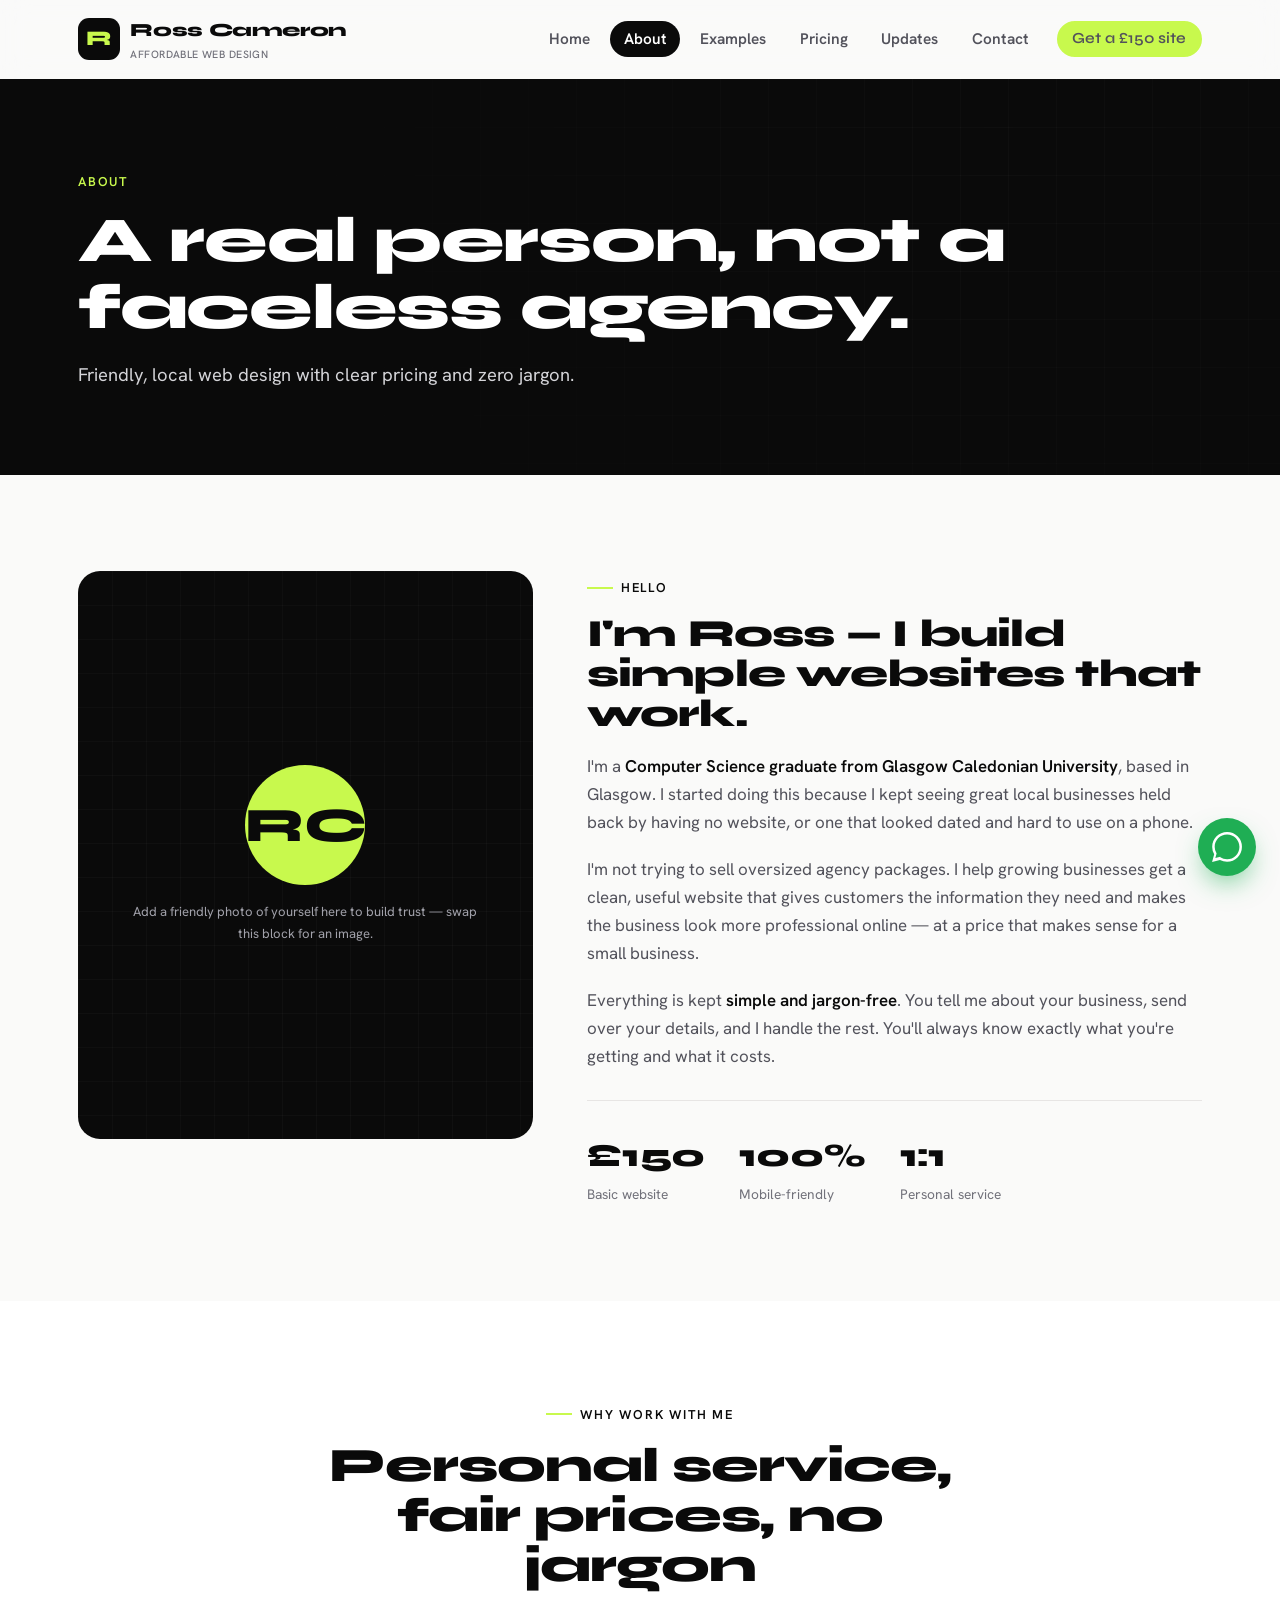
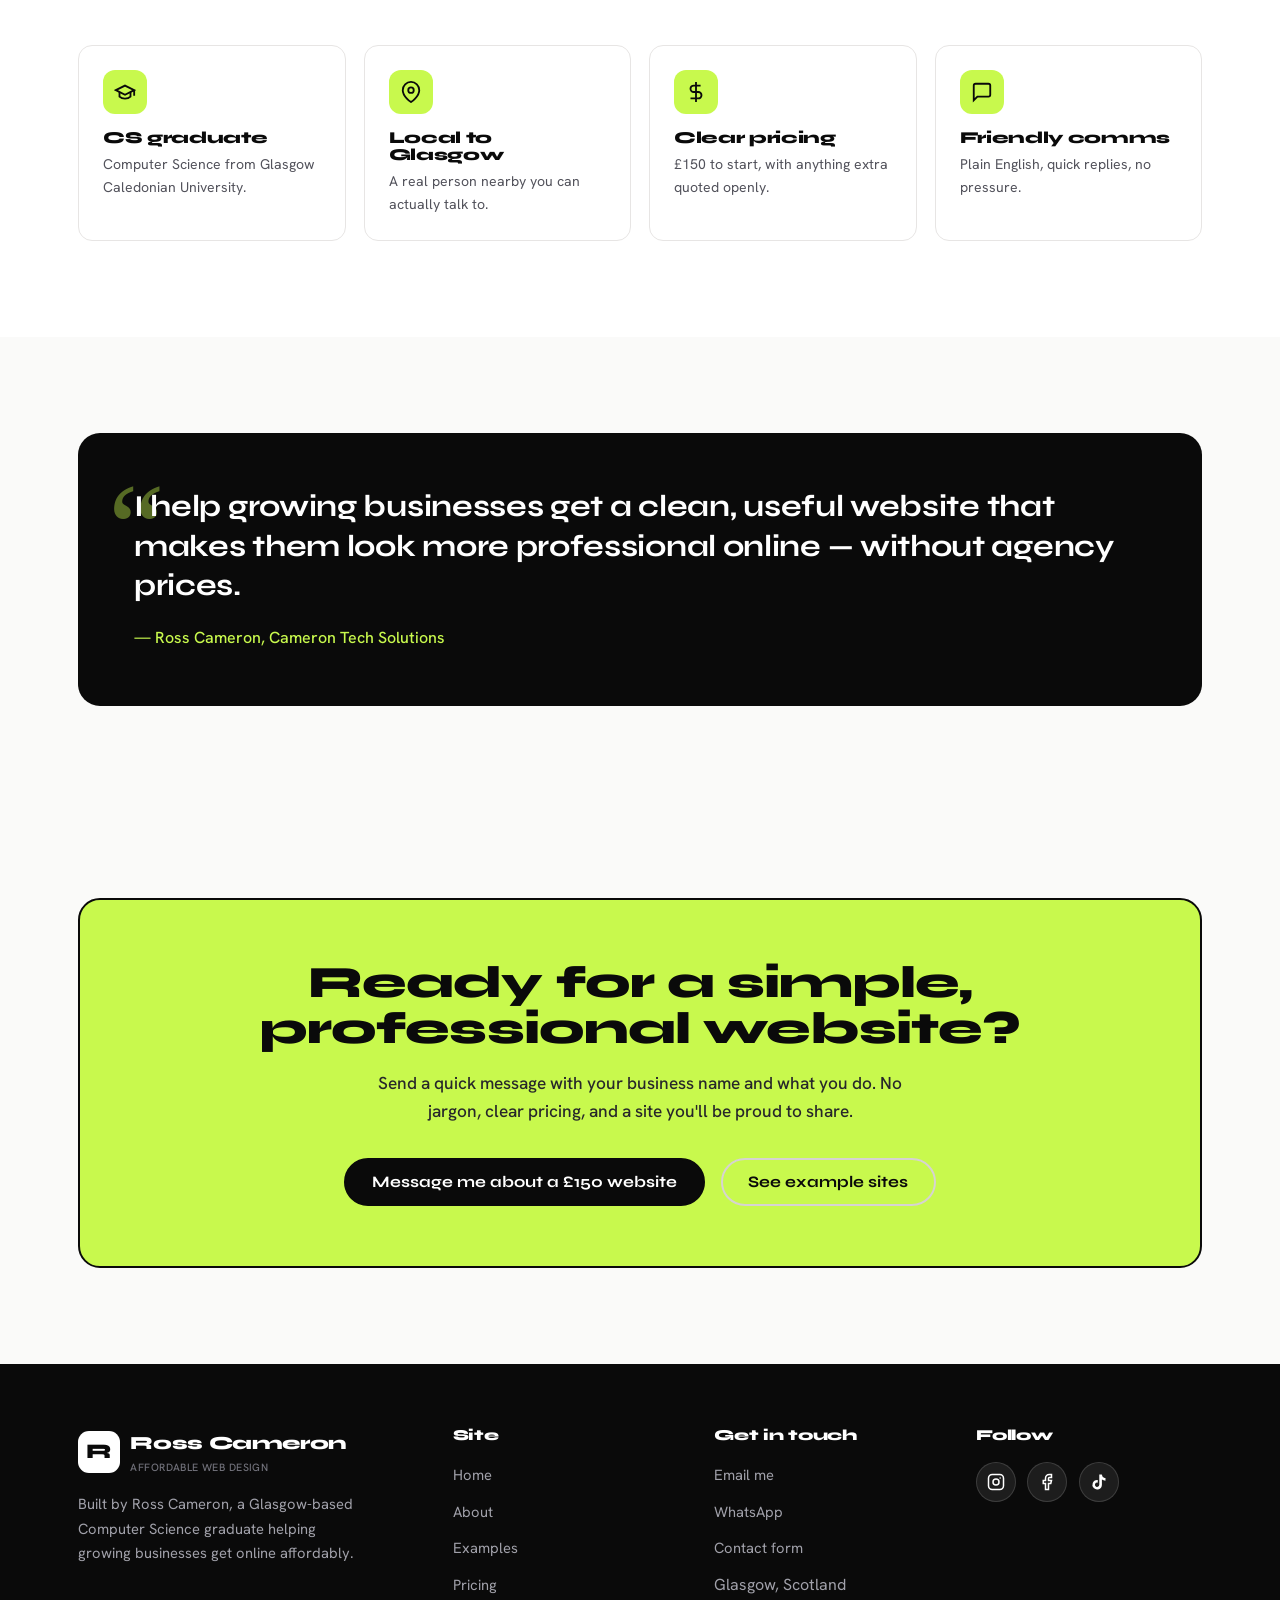
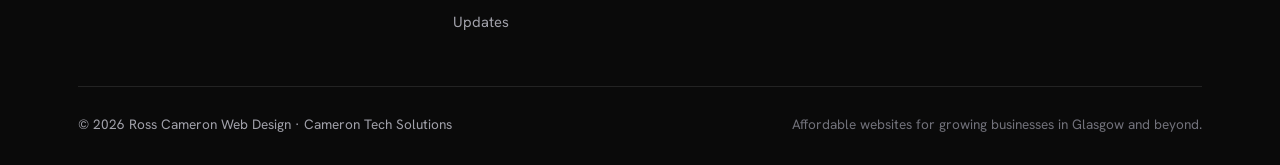
==== about.html @ 968a0ee5 "Add files via upload" ====
<!DOCTYPE html>
<html lang="en-GB">
<head>
<meta charset="UTF-8">
<meta name="viewport" content="width=device-width, initial-scale=1.0">
<title>About Ross Cameron | Affordable Web Design Glasgow</title>
<meta name="description" content="Ross Cameron is a Glasgow-based Computer Science graduate building affordable, no-jargon websites for growing local businesses.">
<meta name="author" content="Ross Cameron">
<meta property="og:type" content="website">
<meta property="og:title" content="About Ross Cameron | Affordable Web Design Glasgow">
<meta property="og:description" content="Ross Cameron is a Glasgow-based Computer Science graduate building affordable, no-jargon websites for growing local businesses.">
<meta property="og:locale" content="en_GB">
<meta property="og:image" content="https://rosscameronwebdesign.co.uk/og-image.png">
<meta name="twitter:card" content="summary_large_image">
<link rel="icon" href="data:image/svg+xml,%3Csvg xmlns='http://www.w3.org/2000/svg' viewBox='0 0 100 100'%3E%3Crect width='100' height='100' rx='22' fill='%230A0A0A'/%3E%3Ctext x='50' y='70' font-family='sans-serif' font-size='56' font-weight='800' fill='%23C8F94D' text-anchor='middle'%3ER%3C/text%3E%3C/svg%3E">
<link rel="preconnect" href="https://fonts.googleapis.com">
<link rel="preconnect" href="https://fonts.gstatic.com" crossorigin>
<link href="https://fonts.googleapis.com/css2?family=Syne:wght@600;700;800&family=Hanken+Grotesk:wght@400;500;600;700&display=swap" rel="stylesheet">
<link rel="stylesheet" href="styles.css">
</head>
<body>
<header class="nav" id="nav">
  <div class="nav-inner">
    <a href="index.html" class="brand" aria-label="Ross Cameron Web Design home">
      <span class="logo">R</span>
      <span>Ross Cameron<small>Affordable Web Design</small></span>
    </a>
    <ul class="nav-links" id="navLinks">
      <li><a href="index.html">Home</a></li><li><a href="about.html" class="active">About</a></li><li><a href="examples.html">Examples</a></li><li><a href="pricing.html">Pricing</a></li><li><a href="updates.html">Updates</a></li><li><a href="contact.html">Contact</a></li>
      <li class="nav-cta"><a href="contact.html" class="btn btn-accent">Get a £150 site</a></li>
    </ul>
    <button class="hamburger" id="hamburger" aria-label="Toggle menu" aria-expanded="false"><span></span><span></span><span></span></button>
  </div>
</header>
<section class="page-hero"><div class="wrap"><div class="crumb">About</div><h1>A real person, not a faceless agency.</h1><p>Friendly, local web design with clear pricing and zero jargon.</p></div></section>

<section class="section">
  <div class="wrap">
    <div class="about-grid">
      <div class="about-photo reveal">
        <div class="avatar">RC</div>
        <p class="ph-note">Add a friendly photo of yourself here to build trust — swap this block for an image.</p>
      </div>
      <div class="about-body reveal">
        <span class="eyebrow">Hello</span>
        <h2>I'm Ross — I build simple websites that work.</h2>
        <p>I'm a <b>Computer Science graduate from Glasgow Caledonian University</b>, based in Glasgow. I started doing this because I kept seeing great local businesses held back by having no website, or one that looked dated and hard to use on a phone.</p>
        <p>I'm not trying to sell oversized agency packages. I help growing businesses get a clean, useful website that gives customers the information they need and makes the business look more professional online — at a price that makes sense for a small business.</p>
        <p>Everything is kept <b>simple and jargon-free</b>. You tell me about your business, send over your details, and I handle the rest. You'll always know exactly what you're getting and what it costs.</p>
        <div class="about-stats">
          <div class="st"><div class="n">£150</div><div class="lbl">Basic website</div></div>
          <div class="st"><div class="n">100%</div><div class="lbl">Mobile-friendly</div></div>
          <div class="st"><div class="n">1:1</div><div class="lbl">Personal service</div></div>
        </div>
      </div>
    </div>
  </div>
</section>

<section class="section" style="background:#fff">
  <div class="wrap">
    <div class="section-head center reveal"><span class="eyebrow">Why work with me</span><h2 class="sec-title">Personal service, fair prices, no jargon</h2></div>
    <div class="why-grid">
      <div class="why-item reveal"><div class="ic"><svg width="22" height="22" viewBox="0 0 24 24" fill="none" stroke="currentColor" stroke-width="2"><path d="M22 10v6M2 10l10-5 10 5-10 5z"/><path d="M6 12v5c3 3 9 3 12 0v-5"/></svg></div><h4>CS graduate</h4><p>Computer Science from Glasgow Caledonian University.</p></div>
      <div class="why-item reveal"><div class="ic"><svg width="22" height="22" viewBox="0 0 24 24" fill="none" stroke="currentColor" stroke-width="2"><path d="M21 10c0 7-9 13-9 13s-9-6-9-13a9 9 0 0 1 18 0z"/><circle cx="12" cy="10" r="3"/></svg></div><h4>Local to Glasgow</h4><p>A real person nearby you can actually talk to.</p></div>
      <div class="why-item reveal"><div class="ic"><svg width="22" height="22" viewBox="0 0 24 24" fill="none" stroke="currentColor" stroke-width="2"><line x1="12" y1="1" x2="12" y2="23"/><path d="M17 5H9.5a3.5 3.5 0 0 0 0 7h5a3.5 3.5 0 0 1 0 7H6"/></svg></div><h4>Clear pricing</h4><p>£150 to start, with anything extra quoted openly.</p></div>
      <div class="why-item reveal"><div class="ic"><svg width="22" height="22" viewBox="0 0 24 24" fill="none" stroke="currentColor" stroke-width="2"><path d="M21 15a2 2 0 0 1-2 2H7l-4 4V5a2 2 0 0 1 2-2h14a2 2 0 0 1 2 2z"/></svg></div><h4>Friendly comms</h4><p>Plain English, quick replies, no pressure.</p></div>
    </div>
  </div>
</section>

<section class="section">
  <div class="wrap">
    <div class="quote-band reveal">
      <p>I help growing businesses get a clean, useful website that makes them look more professional online — without agency prices.</p>
      <span class="sig">— Ross Cameron, Cameron Tech Solutions</span>
    </div>
  </div>
</section>

<section class="section">
  <div class="wrap">
    <div class="cta-band reveal">
      <h2>Ready for a simple, professional website?</h2>
      <p>Send a quick message with your business name and what you do. No jargon, clear pricing, and a site you'll be proud to share.</p>
      <div class="btns">
        <a href="contact.html" class="btn btn-dark">Message me about a £150 website</a>
        <a href="examples.html" class="btn btn-line">See example sites</a>
      </div>
    </div>
  </div>
</section>
<footer>
  <div class="wrap">
    <div class="foot-grid">
      <div class="foot-brand">
        <div class="brand"><span class="logo">R</span><span>Ross Cameron<small>Affordable Web Design</small></span></div>
        <p>Built by Ross Cameron, a Glasgow-based Computer Science graduate helping growing businesses get online affordably.</p>
      </div>
      <div class="foot-col">
        <h4>Site</h4>
        <ul>
          <li><a href="index.html">Home</a></li>
          <li><a href="about.html">About</a></li>
          <li><a href="examples.html">Examples</a></li>
          <li><a href="pricing.html">Pricing</a></li>
          <li><a href="updates.html">Updates</a></li>
        </ul>
      </div>
      <div class="foot-col">
        <h4>Get in touch</h4>
        <ul>
          <li><a href="mailto:hello@rosscameronwebdesign.co.uk">Email me</a></li>
          <li><a href="https://wa.me/447000000000" target="_blank" rel="noopener">WhatsApp</a></li>
          <li><a href="contact.html">Contact form</a></li>
          <li>Glasgow, Scotland</li>
        </ul>
      </div>
      <div class="foot-col">
        <h4>Follow</h4>
        <div class="socials">
          <a href="#" aria-label="Instagram"><svg width="18" height="18" viewBox="0 0 24 24" fill="none" stroke="currentColor" stroke-width="2"><rect x="2" y="2" width="20" height="20" rx="5"/><circle cx="12" cy="12" r="4"/><circle cx="17.5" cy="6.5" r="1" fill="currentColor" stroke="none"/></svg></a>
          <a href="#" aria-label="Facebook"><svg width="18" height="18" viewBox="0 0 24 24" fill="none" stroke="currentColor" stroke-width="2"><path d="M18 2h-3a5 5 0 0 0-5 5v3H7v4h3v8h4v-8h3l1-4h-4V7a1 1 0 0 1 1-1h3z"/></svg></a>
          <a href="#" aria-label="TikTok"><svg width="18" height="18" viewBox="0 0 24 24" fill="currentColor"><path d="M19.59 6.69a4.83 4.83 0 0 1-3.77-4.25V2h-3.45v13.67a2.89 2.89 0 0 1-5.2 1.74 2.89 2.89 0 0 1 2.31-4.64 2.93 2.93 0 0 1 .88.13V9.4a6.84 6.84 0 0 0-1-.05A6.33 6.33 0 0 0 5 20.1a6.34 6.34 0 0 0 10.86-4.43V8.69a8.16 8.16 0 0 0 4.77 1.52v-3.4a4.85 4.85 0 0 1-1.04-.12z"/></svg></a>
        </div>
      </div>
    </div>
    <div class="foot-bottom">
      <span>© 2026 Ross Cameron Web Design · Cameron Tech Solutions</span>
      <span class="made">Affordable websites for growing businesses in Glasgow and beyond.</span>
    </div>
  </div>
</footer>
<a href="https://wa.me/447000000000?text=Hi%20Ross%2C%20I'm%20interested%20in%20a%20%C2%A3150%20website." target="_blank" rel="noopener" class="wa-float" aria-label="Message on WhatsApp">
  <svg width="30" height="30" viewBox="0 0 24 24" fill="#fff"><path d="M.057 24l1.687-6.163a11.867 11.867 0 0 1-1.587-5.946C.16 5.335 5.495 0 12.05 0a11.82 11.82 0 0 1 8.413 3.488 11.82 11.82 0 0 1 3.48 8.414c-.003 6.557-5.338 11.892-11.893 11.892a11.9 11.9 0 0 1-5.688-1.448L.057 24zm6.597-3.807c1.676.995 3.276 1.591 5.392 1.592 5.448 0 9.886-4.434 9.889-9.885.002-5.462-4.415-9.89-9.881-9.892-5.452 0-9.887 4.434-9.889 9.884a9.86 9.86 0 0 0 1.515 5.26l-.999 3.648 3.973-1.039z"/></svg>
</a>

<script src="script.js"></script>
</body>
</html>
---- styles.css ----
/* ============================================================
   Ross Cameron — Affordable Web Design
   Shared styles · Bold modern · Neutral mono + lime accent
   ============================================================ */
:root{
  --ink:#0A0A0A;
  --ink-2:#18181B;
  --ink-3:#27272A;
  --paper:#FAFAF9;
  --white:#FFFFFF;
  --grey:#52525B;
  --grey-2:#71717A;
  --grey-3:#A1A1AA;
  --line:#E7E5E4;
  --line-2:#D6D3D1;
  --accent:#C8F94D;          /* lime */
  --accent-2:#B6E83A;        /* hover */
  --accent-soft:#EBFBC2;     /* tint */
  --accent-ink:#3F5400;      /* readable lime-ish text on light */
  --danger:#EF4444;
  --shadow:0 2px 4px rgba(10,10,10,.04), 0 8px 24px -12px rgba(10,10,10,.12);
  --shadow-lg:0 24px 60px -24px rgba(10,10,10,.28);
  --r:14px; --r-sm:8px; --r-lg:22px;
  --maxw:1180px;
}

*{margin:0;padding:0;box-sizing:border-box}
html{scroll-behavior:smooth}
body{
  font-family:'Hanken Grotesk',system-ui,sans-serif;
  color:var(--grey);background:var(--paper);line-height:1.65;
  -webkit-font-smoothing:antialiased;overflow-x:hidden;
}
h1,h2,h3,h4{font-family:'Syne',sans-serif;color:var(--ink);font-weight:800;line-height:1.04;letter-spacing:-.02em}
a{text-decoration:none;color:inherit}
img{max-width:100%;display:block}
.wrap{max-width:var(--maxw);margin:0 auto;padding:0 28px}

/* ---------- Buttons ---------- */
.btn{display:inline-flex;align-items:center;gap:.55rem;font-family:'Syne',sans-serif;font-weight:700;
  font-size:1rem;padding:.9rem 1.6rem;border-radius:999px;cursor:pointer;border:2px solid transparent;
  transition:transform .18s ease, background .18s ease, color .18s, border-color .18s;white-space:nowrap;line-height:1}
.btn:hover{transform:translateY(-2px)}
.btn-accent{background:var(--accent);color:var(--ink);border-color:var(--accent)}
.btn-accent:hover{background:var(--accent-2);border-color:var(--accent-2)}
.btn-dark{background:var(--ink);color:#fff;border-color:var(--ink)}
.btn-dark:hover{background:var(--ink-3)}
.btn-line{background:transparent;color:var(--ink);border-color:var(--line-2)}
.btn-line:hover{border-color:var(--ink)}
.btn-ghost{background:transparent;color:#fff;border-color:rgba(255,255,255,.3)}
.btn-ghost:hover{background:rgba(255,255,255,.1);border-color:rgba(255,255,255,.6)}
.btn-wa{background:#1FAE54;color:#fff;border-color:#1FAE54}
.btn-wa:hover{background:#18984a;border-color:#18984a}

/* ---------- Nav ---------- */
header.nav{position:sticky;top:0;z-index:100;background:rgba(250,250,249,.85);backdrop-filter:blur(14px);
  border-bottom:1px solid transparent;transition:border-color .25s}
header.nav.scrolled{border-color:var(--line)}
.nav-inner{display:flex;align-items:center;justify-content:space-between;height:78px;max-width:var(--maxw);margin:0 auto;padding:0 28px}
.brand{display:flex;align-items:center;gap:.65rem;font-family:'Syne',sans-serif;font-weight:800;color:var(--ink);font-size:1.16rem;letter-spacing:-.02em}
.brand .logo{width:42px;height:42px;border-radius:11px;background:var(--ink);display:grid;place-items:center;color:var(--accent);font-weight:800;font-size:1.3rem;font-family:'Syne'}
.brand small{display:block;font-size:.66rem;font-weight:500;color:var(--grey-2);letter-spacing:.04em;font-family:'Hanken Grotesk';text-transform:uppercase}
.nav-links{display:flex;align-items:center;gap:.4rem;list-style:none}
.nav-links a{font-weight:600;color:var(--grey);font-size:.96rem;padding:.5rem .85rem;border-radius:999px;transition:color .2s,background .2s}
.nav-links a:hover{color:var(--ink);background:rgba(10,10,10,.05)}
.nav-links a.active{color:var(--ink);background:var(--ink);color:#fff}
.nav-links a.active{color:#fff}
.nav-cta{margin-left:.5rem}
.hamburger{display:none;flex-direction:column;gap:5px;background:none;border:none;cursor:pointer;padding:8px}
.hamburger span{width:26px;height:2.5px;background:var(--ink);border-radius:2px;transition:.3s}
.hamburger.open span:nth-child(1){transform:translateY(7.5px) rotate(45deg)}
.hamburger.open span:nth-child(2){opacity:0}
.hamburger.open span:nth-child(3){transform:translateY(-7.5px) rotate(-45deg)}

/* ---------- Page hero (interior pages) ---------- */
.page-hero{background:var(--ink);color:#fff;padding:92px 0 84px;position:relative;overflow:hidden}
.page-hero::before{content:"";position:absolute;inset:0;opacity:.5;
  background-image:linear-gradient(rgba(255,255,255,.045) 1px,transparent 1px),linear-gradient(90deg,rgba(255,255,255,.045) 1px,transparent 1px);
  background-size:48px 48px;-webkit-mask-image:radial-gradient(circle at 78% 20%,#000,transparent 72%);mask-image:radial-gradient(circle at 78% 20%,#000,transparent 72%)}
.page-hero .wrap{position:relative;z-index:2}
.page-hero .crumb{font-family:'Hanken Grotesk';font-weight:600;font-size:.8rem;letter-spacing:.14em;text-transform:uppercase;color:var(--accent);margin-bottom:1rem}
.page-hero h1{color:#fff;font-size:clamp(2.4rem,6vw,4rem);max-width:14ch}
.page-hero p{color:#d4d4d8;font-size:1.15rem;max-width:56ch;margin-top:1.2rem}

/* ---------- Eyebrow / section heads ---------- */
.eyebrow{display:inline-flex;align-items:center;gap:.5rem;font-family:'Hanken Grotesk';font-weight:600;font-size:.8rem;letter-spacing:.14em;text-transform:uppercase;color:var(--ink);margin-bottom:1rem}
.eyebrow::before{content:"";width:26px;height:2px;background:var(--accent)}
.section{padding:96px 0}
.section.tight{padding:72px 0}
.section.dark{background:var(--ink);color:#d4d4d8}
.section.dark h2,.section.dark h3{color:#fff}
.section.dark .eyebrow{color:#fff}
.section-head{max-width:640px;margin-bottom:54px}
.section-head.center{margin-left:auto;margin-right:auto;text-align:center}
.section-head.center .eyebrow{justify-content:center}
h2.sec-title{font-size:clamp(2rem,4.4vw,3rem)}
.sec-sub{font-size:1.12rem;color:var(--grey);margin-top:1rem}
.section.dark .sec-sub{color:#a1a1aa}

/* ---------- HOME hero ---------- */
.hero{background:var(--ink);color:#fff;padding:80px 0 96px;position:relative;overflow:hidden}
.hero::before{content:"";position:absolute;inset:0;opacity:.55;
  background-image:linear-gradient(rgba(255,255,255,.045) 1px,transparent 1px),linear-gradient(90deg,rgba(255,255,255,.045) 1px,transparent 1px);
  background-size:48px 48px;-webkit-mask-image:radial-gradient(circle at 70% 35%,#000,transparent 70%);mask-image:radial-gradient(circle at 70% 35%,#000,transparent 70%)}
.hero-grid{position:relative;z-index:2;display:grid;grid-template-columns:1.08fr .92fr;gap:60px;align-items:center}
.hero .tagpill{display:inline-flex;align-items:center;gap:.55rem;border:1px solid rgba(200,249,77,.4);background:rgba(200,249,77,.1);color:var(--accent);padding:.45rem 1rem;border-radius:999px;font-size:.82rem;font-weight:600;margin-bottom:1.6rem}
.hero .tagpill .dot{width:7px;height:7px;border-radius:50%;background:var(--accent);box-shadow:0 0 0 4px rgba(200,249,77,.22)}
.hero h1{color:#fff;font-size:clamp(2.6rem,5.6vw,4.4rem);letter-spacing:-.03em;margin-bottom:1.3rem}
.hero h1 .mark{position:relative;white-space:nowrap;color:var(--ink);z-index:1}
.hero h1 .mark::after{content:"";position:absolute;left:-.1em;right:-.1em;bottom:.08em;height:.62em;background:var(--accent);z-index:-1;border-radius:3px;transform:rotate(-1deg)}
.hero p.lead{font-size:1.16rem;color:#d4d4d8;max-width:50ch;margin-bottom:2rem}
.hero p.lead b{color:#fff;font-weight:600}
.hero-cta{display:flex;gap:1rem;flex-wrap:wrap;margin-bottom:1.8rem}
.trust-line{display:flex;align-items:center;gap:.55rem;color:#a1a1aa;font-size:.92rem;font-weight:500}
.trust-line svg{flex:none;color:var(--accent)}

/* hero mockup */
.hero-visual{position:relative}
.browser{background:#fff;border-radius:14px;box-shadow:0 30px 70px -22px rgba(0,0,0,.7);overflow:hidden;transform:rotate(1.5deg);transition:transform .4s}
.hero-visual:hover .browser{transform:rotate(0)}
.browser-bar{background:#f4f4f5;padding:.6rem .85rem;display:flex;align-items:center;gap:.45rem;border-bottom:1px solid #e7e5e4}
.bd{width:10px;height:10px;border-radius:50%;background:#d4d4d8}
.browser-bar .url{margin-left:.6rem;flex:1;background:#fff;border-radius:6px;font-size:.66rem;color:#a1a1aa;padding:.28rem .6rem}
.mock-hero{background:var(--ink);padding:1.5rem 1.4rem;color:#fff}
.mock-hero .mt{font-family:'Syne';font-weight:800;font-size:1.15rem}
.mock-hero .ms{font-size:.72rem;color:#a1a1aa;margin:.35rem 0 .8rem}
.mock-btn{display:inline-block;background:var(--accent);color:var(--ink);font-size:.62rem;font-weight:700;padding:.34rem .75rem;border-radius:999px;font-family:'Syne'}
.mock-row{display:flex;gap:.6rem;padding:1.1rem 1.4rem}
.mock-card{flex:1;background:var(--paper);border:1px solid var(--line);border-radius:9px;padding:.7rem}
.mock-card .ico{width:22px;height:22px;border-radius:6px;background:var(--ink);margin-bottom:.45rem}
.mock-card .ln{height:5px;background:#e7e5e4;border-radius:3px;margin-bottom:5px}
.mock-card .ln.s{width:62%}
.badge-float{position:absolute;bottom:-20px;left:-20px;background:#fff;border-radius:16px;padding:.85rem 1.15rem;box-shadow:var(--shadow-lg);display:flex;align-items:center;gap:.75rem;animation:float 4s ease-in-out infinite}
.badge-float .pt{font-family:'Syne';font-weight:800;font-size:1.6rem;color:var(--ink)}
.badge-float small{display:block;font-size:.7rem;color:var(--grey-2);font-weight:500}
.badge-float .dotmark{width:10px;height:10px;border-radius:50%;background:var(--accent)}
@keyframes float{0%,100%{transform:translateY(0)}50%{transform:translateY(-9px)}}

/* ---------- Marquee ---------- */
.marquee{background:var(--accent);overflow:hidden;border-top:2px solid var(--ink);border-bottom:2px solid var(--ink)}
.marquee-track{display:flex;gap:2.4rem;white-space:nowrap;padding:.85rem 0;animation:scroll 26s linear infinite;width:max-content}
.marquee span{font-family:'Syne';font-weight:700;color:var(--ink);font-size:1rem;display:flex;align-items:center;gap:2.4rem}
.marquee span::after{content:"●";font-size:.5rem;opacity:.5}
@keyframes scroll{to{transform:translateX(-50%)}}

/* ---------- Problem / Solution ---------- */
.ps-grid{display:grid;grid-template-columns:1fr 1fr;gap:26px}
.ps-card{border-radius:var(--r);padding:38px;border:1px solid var(--line)}
.ps-card.problem{background:#fff}
.ps-card.solution{background:var(--ink);color:#d4d4d8;border-color:var(--ink)}
.ps-card .tag{width:46px;height:46px;border-radius:12px;display:grid;place-items:center;margin-bottom:1.2rem}
.ps-card.problem .tag{background:#fef2f2;color:var(--danger)}
.ps-card.solution .tag{background:var(--accent);color:var(--ink)}
.ps-card h3{font-size:1.45rem;margin-bottom:.8rem}
.ps-card.solution h3{color:#fff}

/* ---------- Included list ---------- */
.inc-list{list-style:none;display:grid;grid-template-columns:1fr 1fr;gap:14px 26px}
.inc-list li{display:flex;align-items:flex-start;gap:.7rem;font-weight:500;color:var(--ink);font-size:.99rem}
.inc-list li .ck{flex:none;width:24px;height:24px;border-radius:7px;background:var(--accent);color:var(--ink);display:grid;place-items:center;margin-top:1px}
.boundary{margin-top:30px;background:#fff;border:1px solid var(--line);border-left:4px solid var(--accent);border-radius:0 var(--r) var(--r) 0;padding:18px 22px;font-size:.95rem;color:var(--grey);display:flex;gap:.8rem;align-items:flex-start}
.boundary svg{flex:none;color:var(--ink);margin-top:2px}
.boundary b{color:var(--ink)}

/* ---------- Examples ---------- */
.ex-grid{display:grid;grid-template-columns:repeat(3,1fr);gap:26px}
.ex-card{background:#fff;border:1px solid var(--line);border-radius:var(--r);overflow:hidden;box-shadow:var(--shadow);transition:transform .25s,box-shadow .25s;display:flex;flex-direction:column}
.ex-card:hover{transform:translateY(-7px);box-shadow:var(--shadow-lg)}
.ex-thumb{height:172px;position:relative;overflow:hidden;padding:16px;border-bottom:1px solid var(--line)}
.ex-thumb .mini{position:absolute;inset:16px;border-radius:9px;background:#fff;box-shadow:0 10px 22px -10px rgba(10,10,10,.4);overflow:hidden;border:1px solid var(--line)}
.mini-bar{height:15px;background:#f4f4f5;display:flex;align-items:center;gap:3px;padding:0 6px}
.mini-bar i{width:4px;height:4px;border-radius:50%;background:#d4d4d8}
.mini-hero{padding:11px;color:#fff}
.mini-hero .t{height:7px;width:58%;background:rgba(255,255,255,.95);border-radius:3px;margin-bottom:5px}
.mini-hero .s{height:4px;width:80%;background:rgba(255,255,255,.5);border-radius:3px;margin-bottom:4px}
.mini-hero .b{height:9px;width:36px;border-radius:4px;margin-top:8px;background:var(--accent)}
.mini-cards{display:flex;gap:5px;padding:9px 11px}
.mini-cards .c{flex:1;height:26px;background:#f4f4f5;border-radius:4px}
.tag-trades{background:#1c1917}.tag-beauty{background:#831843}.tag-pet{background:#14532d}
.tag-cafe{background:#7c2d12}.tag-fit{background:#1e3a8a}.tag-shop{background:#4c1d95}
.ex-body{padding:24px;display:flex;flex-direction:column;flex:1}
.ex-kicker{font-size:.72rem;font-weight:700;letter-spacing:.1em;text-transform:uppercase;color:var(--accent-ink);margin-bottom:.5rem;font-family:'Hanken Grotesk'}
.ex-card h3{font-size:1.28rem;margin-bottom:.55rem}
.ex-card p{font-size:.93rem;margin-bottom:1.1rem;flex:1}
.ex-card .concept{font-size:.74rem;color:var(--grey-2);font-weight:500;margin-bottom:1.1rem;display:flex;align-items:center;gap:.45rem}
.ex-card .concept::before{content:"";width:6px;height:6px;border-radius:50%;background:var(--accent)}
.view-demo{align-self:flex-start;background:var(--ink);color:#fff;font-family:'Syne';font-weight:700;font-size:.9rem;padding:.62rem 1.15rem;border-radius:999px;cursor:pointer;border:none;transition:.2s;display:inline-flex;align-items:center;gap:.45rem}
.view-demo:hover{background:var(--accent);color:var(--ink)}

/* ---------- Before / After slider ---------- */
.ba-wrap{max-width:860px;margin:0 auto}
.ba{position:relative;border-radius:var(--r);overflow:hidden;box-shadow:var(--shadow-lg);border:1px solid var(--line);aspect-ratio:16/10;user-select:none;background:#fff;touch-action:none}
.ba-pane{position:absolute;inset:0;overflow:hidden}
.ba-pane .inner{position:absolute;inset:0;width:100%;height:100%}
.ba-after{z-index:1}
.ba-before{z-index:2;width:50%;border-right:3px solid var(--accent)}
.ba-label{position:absolute;top:14px;font-family:'Syne';font-weight:700;font-size:.72rem;letter-spacing:.08em;text-transform:uppercase;padding:.3rem .7rem;border-radius:999px;z-index:4}
.ba-label.before{left:14px;background:rgba(10,10,10,.8);color:#fff}
.ba-label.after{right:14px;background:var(--accent);color:var(--ink)}
.ba-handle{position:absolute;top:0;bottom:0;left:50%;width:3px;background:var(--accent);z-index:3;transform:translateX(-50%);cursor:ew-resize}
.ba-knob{position:absolute;top:50%;left:50%;transform:translate(-50%,-50%);width:46px;height:46px;border-radius:50%;background:var(--accent);border:3px solid var(--ink);display:grid;place-items:center;color:var(--ink)}
.ba input[type=range]{position:absolute;inset:0;width:100%;height:100%;opacity:0;cursor:ew-resize;z-index:5;margin:0}
/* faux site renders inside panes */
.fauxsite{position:absolute;inset:0;display:flex;flex-direction:column;font-family:'Hanken Grotesk'}
.fauxsite.old{background:#e7e5e4;align-items:center;justify-content:center;text-align:center;color:#78716c;padding:24px}
.fauxsite.old .ph{width:64px;height:64px;border-radius:14px;background:#d6d3d1;display:grid;place-items:center;margin:0 auto 14px;color:#a8a29e}
.fauxsite.old .l{height:10px;width:160px;background:#d6d3d1;border-radius:4px;margin:5px auto}
.fauxsite.old .l.s{width:110px}
.fauxsite.new{background:#fff}
.fauxsite.new .fh{background:var(--ink);color:#fff;padding:26px 30px}
.fauxsite.new .fh .ft{font-family:'Syne';font-weight:800;font-size:1.5rem}
.fauxsite.new .fh .fs{color:#a1a1aa;font-size:.85rem;margin:.4rem 0 1rem}
.fauxsite.new .fh .fb{display:inline-block;background:var(--accent);color:var(--ink);font-family:'Syne';font-weight:700;font-size:.78rem;padding:.45rem 1rem;border-radius:999px}
.fauxsite.new .fcards{display:flex;gap:12px;padding:24px 30px}
.fauxsite.new .fcards .fc{flex:1;border:1px solid var(--line);border-radius:10px;padding:14px;height:90px}
.fauxsite.new .fcards .fc .fci{width:30px;height:30px;border-radius:8px;background:var(--accent)}
.fauxsite.new .fcards .fc .fl{height:7px;background:#e7e5e4;border-radius:3px;margin-top:12px}
.fauxsite.new .fcards .fc .fl.s{width:60%;margin-top:6px}
.ba-note{text-align:center;color:var(--grey-2);font-size:.92rem;margin-top:1.2rem}

/* ---------- Process ---------- */
.steps{display:grid;grid-template-columns:repeat(4,1fr);gap:1px;background:var(--line);border:1px solid var(--line);border-radius:var(--r);overflow:hidden}
.step{background:#fff;padding:30px 26px;position:relative}
.step .num{font-family:'Syne';font-weight:800;font-size:2.4rem;color:var(--line-2);line-height:1;margin-bottom:.6rem}
.step:hover .num{color:var(--accent-ink)}
.step h3{font-size:1.12rem;margin-bottom:.5rem}
.step p{font-size:.93rem}
.proc-note{margin-top:34px;text-align:center;color:var(--grey-2);font-size:.96rem;max-width:560px;margin-inline:auto}

/* ---------- Why grid ---------- */
.why-grid{display:grid;grid-template-columns:repeat(4,1fr);gap:18px}
.why-item{background:#fff;border:1px solid var(--line);border-radius:var(--r);padding:24px;transition:.22s}
.why-item:hover{border-color:var(--ink);transform:translateY(-4px)}
.why-item .ic{width:44px;height:44px;border-radius:12px;background:var(--accent);color:var(--ink);display:grid;place-items:center;margin-bottom:16px}
.why-item h4{font-size:1.04rem;margin-bottom:.35rem}
.why-item p{font-size:.88rem}

/* ---------- About ---------- */
.about-grid{display:grid;grid-template-columns:.85fr 1.15fr;gap:54px;align-items:start}
.about-photo{background:var(--ink);border-radius:var(--r-lg);aspect-ratio:4/5;display:flex;flex-direction:column;align-items:center;justify-content:center;color:#fff;position:relative;overflow:hidden}
.about-photo::before{content:"";position:absolute;inset:0;opacity:.5;background-image:linear-gradient(rgba(255,255,255,.05) 1px,transparent 1px),linear-gradient(90deg,rgba(255,255,255,.05) 1px,transparent 1px);background-size:34px 34px}
.about-photo .avatar{width:120px;height:120px;border-radius:50%;background:var(--accent);color:var(--ink);font-family:'Syne';font-weight:800;font-size:3rem;display:grid;place-items:center;position:relative;z-index:2;margin-bottom:1rem}
.about-photo .ph-note{position:relative;z-index:2;font-size:.82rem;color:#a1a1aa;max-width:80%;text-align:center}
.about-body h2{font-size:clamp(1.7rem,3.4vw,2.4rem);margin-bottom:1.2rem}
.about-body p{margin-bottom:1.2rem;font-size:1.06rem}
.about-body p b{color:var(--ink);font-weight:600}
.about-stats{display:flex;gap:34px;flex-wrap:wrap;margin-top:1.8rem;padding-top:1.8rem;border-top:1px solid var(--line)}
.about-stats .st .n{font-family:'Syne';font-weight:800;font-size:2rem;color:var(--ink)}
.about-stats .st .lbl{font-size:.86rem;color:var(--grey-2)}

/* ---------- Quote band ---------- */
.quote-band{background:var(--ink);color:#fff;border-radius:var(--r-lg);padding:54px 56px;position:relative;overflow:hidden}
.quote-band::before{content:"“";position:absolute;top:-10px;left:30px;font-family:Georgia,serif;font-size:8rem;color:var(--accent);opacity:.4}
.quote-band p{font-family:'Syne';font-weight:700;font-size:clamp(1.3rem,2.6vw,1.9rem);line-height:1.3;color:#fff;position:relative;letter-spacing:-.01em}
.quote-band .sig{display:block;margin-top:1.2rem;font-family:'Hanken Grotesk';font-weight:500;font-size:1rem;color:var(--accent)}

/* ---------- Pricing ---------- */
.price-layout{display:grid;grid-template-columns:1.1fr .9fr;gap:30px;align-items:start}
.price-main{background:var(--ink);color:#fff;border-radius:var(--r-lg);overflow:hidden;box-shadow:var(--shadow-lg)}
.price-main .ribbon{background:var(--accent);color:var(--ink);text-align:center;font-family:'Syne';font-weight:700;font-size:.8rem;letter-spacing:.1em;text-transform:uppercase;padding:.6rem}
.price-main .pm-body{padding:40px}
.price-main h3{color:#fff;font-size:1.4rem;margin-bottom:.5rem}
.price-main .amount{font-family:'Syne';font-weight:800;font-size:4rem;color:#fff;line-height:1}
.price-main .amount small{font-size:1.05rem;color:#a1a1aa;font-weight:500;font-family:'Hanken Grotesk'}
.price-main .sub{color:#a1a1aa;font-size:.94rem;margin:.5rem 0 1.6rem}
.price-feats{list-style:none;display:grid;gap:12px;margin-bottom:1.8rem}
.price-feats li{display:flex;gap:.65rem;align-items:center;font-weight:500;color:#e4e4e7;font-size:.97rem}
.price-feats li svg{flex:none;color:var(--accent)}
.addons{background:#fff;border:1px solid var(--line);border-radius:var(--r-lg);padding:34px}
.addons h3{font-size:1.25rem;margin-bottom:.5rem}
.addons .ad-sub{font-size:.93rem;color:var(--grey-2);margin-bottom:1.4rem}
.addon-row{display:flex;justify-content:space-between;align-items:center;padding:1rem 0;border-top:1px solid var(--line);font-size:.97rem;color:var(--ink);font-weight:500}
.addon-row .price{font-family:'Syne';font-weight:700;color:var(--accent-ink);white-space:nowrap;margin-left:1rem}

/* ---------- FAQ ---------- */
.faq-wrap{max-width:760px;margin:0 auto}
.faq{border:1px solid var(--line);border-radius:var(--r);margin-bottom:14px;background:#fff;overflow:hidden;transition:border-color .2s}
.faq.open{border-color:var(--ink)}
.faq-q{width:100%;text-align:left;background:none;border:none;cursor:pointer;padding:22px 24px;display:flex;justify-content:space-between;align-items:center;gap:1rem;font-family:'Syne';font-weight:700;font-size:1.06rem;color:var(--ink)}
.faq-q .ico{flex:none;width:28px;height:28px;border-radius:50%;background:var(--paper);display:grid;place-items:center;color:var(--ink);transition:transform .25s,background .2s}
.faq.open .faq-q .ico{transform:rotate(45deg);background:var(--accent)}
.faq-a{max-height:0;overflow:hidden;transition:max-height .3s ease}
.faq-a p{padding:0 24px 22px;color:var(--grey);font-size:.97rem}

/* ---------- Blog / Updates ---------- */
.blog-grid{display:grid;grid-template-columns:repeat(3,1fr);gap:26px}
.post{background:#fff;border:1px solid var(--line);border-radius:var(--r);overflow:hidden;display:flex;flex-direction:column;transition:transform .25s,box-shadow .25s}
.post:hover{transform:translateY(-6px);box-shadow:var(--shadow-lg)}
.post .pthumb{height:150px;background:var(--ink);position:relative;overflow:hidden;display:grid;place-items:center;color:var(--accent)}
.post .pthumb::before{content:"";position:absolute;inset:0;opacity:.4;background-image:linear-gradient(rgba(255,255,255,.06) 1px,transparent 1px),linear-gradient(90deg,rgba(255,255,255,.06) 1px,transparent 1px);background-size:30px 30px}
.post .pthumb i,.post .pthumb svg{position:relative;z-index:2}
.post .pbody{padding:24px;display:flex;flex-direction:column;flex:1}
.post .pmeta{display:flex;gap:.6rem;align-items:center;font-size:.76rem;color:var(--grey-2);margin-bottom:.7rem;font-weight:500}
.post .ptag{background:var(--accent-soft);color:var(--accent-ink);padding:.2rem .6rem;border-radius:999px;font-weight:600}
.post h3{font-size:1.18rem;margin-bottom:.6rem;line-height:1.2}
.post p{font-size:.92rem;flex:1;margin-bottom:1rem}
.post .read{font-family:'Syne';font-weight:700;font-size:.9rem;color:var(--ink);display:inline-flex;align-items:center;gap:.4rem}
.post:hover .read{color:var(--accent-ink)}
.featured-post{background:var(--ink);color:#fff;border-radius:var(--r-lg);overflow:hidden;display:grid;grid-template-columns:1fr 1fr;margin-bottom:34px}
.featured-post .fp-text{padding:48px}
.featured-post .fp-text .pmeta{color:#a1a1aa}
.featured-post .fp-text .ptag{background:var(--accent);color:var(--ink)}
.featured-post h2{color:#fff;font-size:clamp(1.6rem,3vw,2.2rem);margin-bottom:1rem}
.featured-post p{color:#d4d4d8;margin-bottom:1.4rem}
.featured-post .fp-img{background:var(--ink-2);position:relative;overflow:hidden;display:grid;place-items:center;color:var(--accent);min-height:240px}
.featured-post .fp-img::before{content:"";position:absolute;inset:0;opacity:.4;background-image:linear-gradient(rgba(255,255,255,.06) 1px,transparent 1px),linear-gradient(90deg,rgba(255,255,255,.06) 1px,transparent 1px);background-size:34px 34px}

/* ---------- Contact ---------- */
.contact-grid{display:grid;grid-template-columns:repeat(3,1fr);gap:20px;margin-bottom:54px}
.contact-card{background:#fff;border:1px solid var(--line);border-radius:var(--r);padding:30px;text-align:center;transition:.22s;display:flex;flex-direction:column;align-items:center}
.contact-card:hover{border-color:var(--ink);transform:translateY(-5px)}
.contact-card .ic{width:54px;height:54px;border-radius:15px;background:var(--accent);color:var(--ink);display:grid;place-items:center;margin-bottom:16px}
.contact-card h3{font-size:1.2rem;margin-bottom:.4rem}
.contact-card p{font-size:.9rem;margin-bottom:1.3rem;flex:1}
.form-card{background:#fff;border:1px solid var(--line);border-radius:var(--r-lg);padding:44px;max-width:720px;margin:0 auto;box-shadow:var(--shadow)}
.form-card h2{font-size:1.7rem;margin-bottom:.5rem}
.form-card .fsub{color:var(--grey-2);margin-bottom:2rem}
.field{margin-bottom:1.3rem}
.field label{display:block;font-family:'Syne';font-weight:700;font-size:.9rem;color:var(--ink);margin-bottom:.5rem}
.field input,.field textarea{width:100%;border:1px solid var(--line-2);border-radius:var(--r-sm);padding:.85rem 1rem;font-family:'Hanken Grotesk';font-size:1rem;color:var(--ink);background:var(--paper);transition:border-color .2s,background .2s}
.field input:focus,.field textarea:focus{outline:none;border-color:var(--ink);background:#fff}
.field textarea{min-height:130px;resize:vertical}
.field-row{display:grid;grid-template-columns:1fr 1fr;gap:1.3rem}
.checks{display:flex;flex-wrap:wrap;gap:.8rem;margin-top:.4rem}
.checks label{display:inline-flex;align-items:center;gap:.5rem;background:var(--paper);border:1px solid var(--line-2);border-radius:999px;padding:.5rem 1rem;font-family:'Hanken Grotesk';font-weight:500;font-size:.92rem;color:var(--grey);cursor:pointer;transition:.2s}
.checks label:has(input:checked){background:var(--accent);border-color:var(--accent);color:var(--ink)}
.checks input{accent-color:var(--ink);width:16px;height:16px}
.form-note{font-size:.82rem;color:var(--grey-3);margin-top:1rem}

/* ---------- CTA band ---------- */
.cta-band{background:var(--accent);border-radius:var(--r-lg);padding:60px;text-align:center;position:relative;overflow:hidden;border:2px solid var(--ink)}
.cta-band h2{font-size:clamp(1.9rem,4vw,2.8rem);margin-bottom:1rem;color:var(--ink)}
.cta-band p{color:var(--ink-3);max-width:540px;margin:0 auto 2rem;font-size:1.08rem;font-weight:500}
.cta-band .btns{display:flex;gap:1rem;justify-content:center;flex-wrap:wrap}

/* ---------- Footer ---------- */
footer{background:var(--ink);color:#a1a1aa;padding:64px 0 30px}
footer .brand{color:#fff}
footer .brand .logo{background:#fff;color:var(--ink)}
.foot-grid{display:grid;grid-template-columns:1.5fr 1fr 1fr 1fr;gap:36px;padding-bottom:40px;border-bottom:1px solid rgba(255,255,255,.1)}
.foot-brand p{font-size:.92rem;max-width:280px;margin-top:1rem}
.foot-col h4{color:#fff;font-size:.95rem;margin-bottom:1.1rem;font-family:'Syne'}
.foot-col ul{list-style:none}
.foot-col li{margin-bottom:.65rem}
.foot-col a{font-size:.92rem;transition:color .2s}
.foot-col a:hover{color:var(--accent)}
.foot-bottom{display:flex;justify-content:space-between;align-items:center;flex-wrap:wrap;gap:1rem;padding-top:26px;font-size:.85rem}
.foot-bottom .made{color:#71717a}
.socials{display:flex;gap:.7rem}
.socials a{width:40px;height:40px;border-radius:50%;background:rgba(255,255,255,.08);border:1px solid rgba(255,255,255,.14);display:grid;place-items:center;color:#fff;transition:.2s}
.socials a:hover{background:var(--accent);color:var(--ink);border-color:var(--accent)}

/* ---------- Floating WhatsApp ---------- */
.wa-float{position:fixed;bottom:24px;right:24px;width:58px;height:58px;border-radius:50%;background:#1FAE54;display:grid;place-items:center;box-shadow:0 12px 28px -8px rgba(31,174,84,.7);z-index:90;transition:transform .2s;animation:pulse 2.6s infinite}
.wa-float:hover{transform:scale(1.08)}
@keyframes pulse{0%{box-shadow:0 12px 28px -8px rgba(31,174,84,.7),0 0 0 0 rgba(31,174,84,.5)}70%{box-shadow:0 12px 28px -8px rgba(31,174,84,.7),0 0 0 16px rgba(31,174,84,0)}100%{box-shadow:0 12px 28px -8px rgba(31,174,84,.7),0 0 0 0 rgba(31,174,84,0)}}

/* ---------- Modal ---------- */
.modal-overlay{position:fixed;inset:0;background:rgba(10,10,10,.7);backdrop-filter:blur(4px);z-index:200;display:none;align-items:center;justify-content:center;padding:24px;opacity:0;transition:opacity .25s}
.modal-overlay.show{display:flex;opacity:1}
.modal{background:#fff;border-radius:var(--r-lg);max-width:560px;width:100%;overflow:hidden;box-shadow:var(--shadow-lg);transform:translateY(20px);transition:transform .3s}
.modal-overlay.show .modal{transform:translateY(0)}
.modal-preview{height:230px;position:relative;display:flex;align-items:center;justify-content:center;padding:24px;border-bottom:1px solid var(--line)}
.modal-preview .mini{position:relative;width:78%;border-radius:10px;border:1px solid var(--line);overflow:hidden;box-shadow:var(--shadow)}
.modal-body{padding:30px}
.modal-body h3{font-size:1.55rem;margin-bottom:.7rem}
.modal-body>p{margin-bottom:1.4rem}
.modal-feats{list-style:none;display:grid;grid-template-columns:1fr 1fr;gap:10px;margin-bottom:1.6rem}
.modal-feats li{display:flex;gap:.5rem;align-items:center;font-size:.92rem;color:var(--ink);font-weight:500}
.modal-feats li svg{color:var(--accent-ink);flex:none}
.modal-close{position:absolute;top:14px;right:14px;width:36px;height:36px;border-radius:50%;background:#fff;border:1px solid var(--line);cursor:pointer;display:grid;place-items:center;color:var(--ink);z-index:3}
.modal-close:hover{background:var(--accent);border-color:var(--accent)}
.modal-note{font-size:.78rem;color:var(--grey-2);display:flex;align-items:center;gap:.45rem;margin-bottom:1.4rem}
.modal-note::before{content:"";width:6px;height:6px;border-radius:50%;background:var(--accent)}

/* ---------- Reveal ---------- */
.reveal{opacity:0;transform:translateY(26px);transition:opacity .6s ease,transform .6s ease}
.reveal.in{opacity:1;transform:none}

/* ---------- Responsive ---------- */
@media(max-width:980px){
  .hero-grid,.about-grid,.price-layout,.featured-post{grid-template-columns:1fr;gap:42px}
  .ex-grid,.why-grid,.blog-grid,.contact-grid,.steps{grid-template-columns:repeat(2,1fr)}
  .steps{grid-template-columns:repeat(2,1fr)}
  .hero-visual{max-width:440px;margin:0 auto}
  .inc-list{grid-template-columns:1fr}
  .featured-post .fp-text{padding:36px}
  .featured-post .fp-img{min-height:200px}
}
@media(max-width:760px){
  .nav-links{position:fixed;top:78px;left:0;right:0;background:var(--paper);flex-direction:column;align-items:stretch;
    padding:18px 28px 28px;gap:0;border-bottom:1px solid var(--line);box-shadow:var(--shadow);
    transform:translateY(-130%);transition:transform .32s ease;visibility:hidden}
  .nav-links.open{transform:translateY(0);visibility:visible}
  .nav-links li{border-bottom:1px solid var(--line)}
  .nav-links li:last-child{border:none;padding-top:14px}
  .nav-links a{display:block;padding:14px 4px;font-size:1.05rem;border-radius:8px}
  .nav-cta{margin:0}.nav-cta .btn{width:100%;justify-content:center}
  .hamburger{display:flex}
  .ps-grid,.field-row{grid-template-columns:1fr}
  .section{padding:68px 0}
  .cta-band,.form-card,.quote-band{padding:36px 26px}
  .foot-grid{grid-template-columns:1fr 1fr;gap:28px}
  .modal-feats{grid-template-columns:1fr}
}
@media(max-width:520px){
  .ex-grid,.why-grid,.blog-grid,.contact-grid,.steps{grid-template-columns:1fr}
  .hero-cta .btn,.cta-band .btns .btn{width:100%;justify-content:center}
  .wrap{padding:0 20px}
  .foot-grid{grid-template-columns:1fr}
}
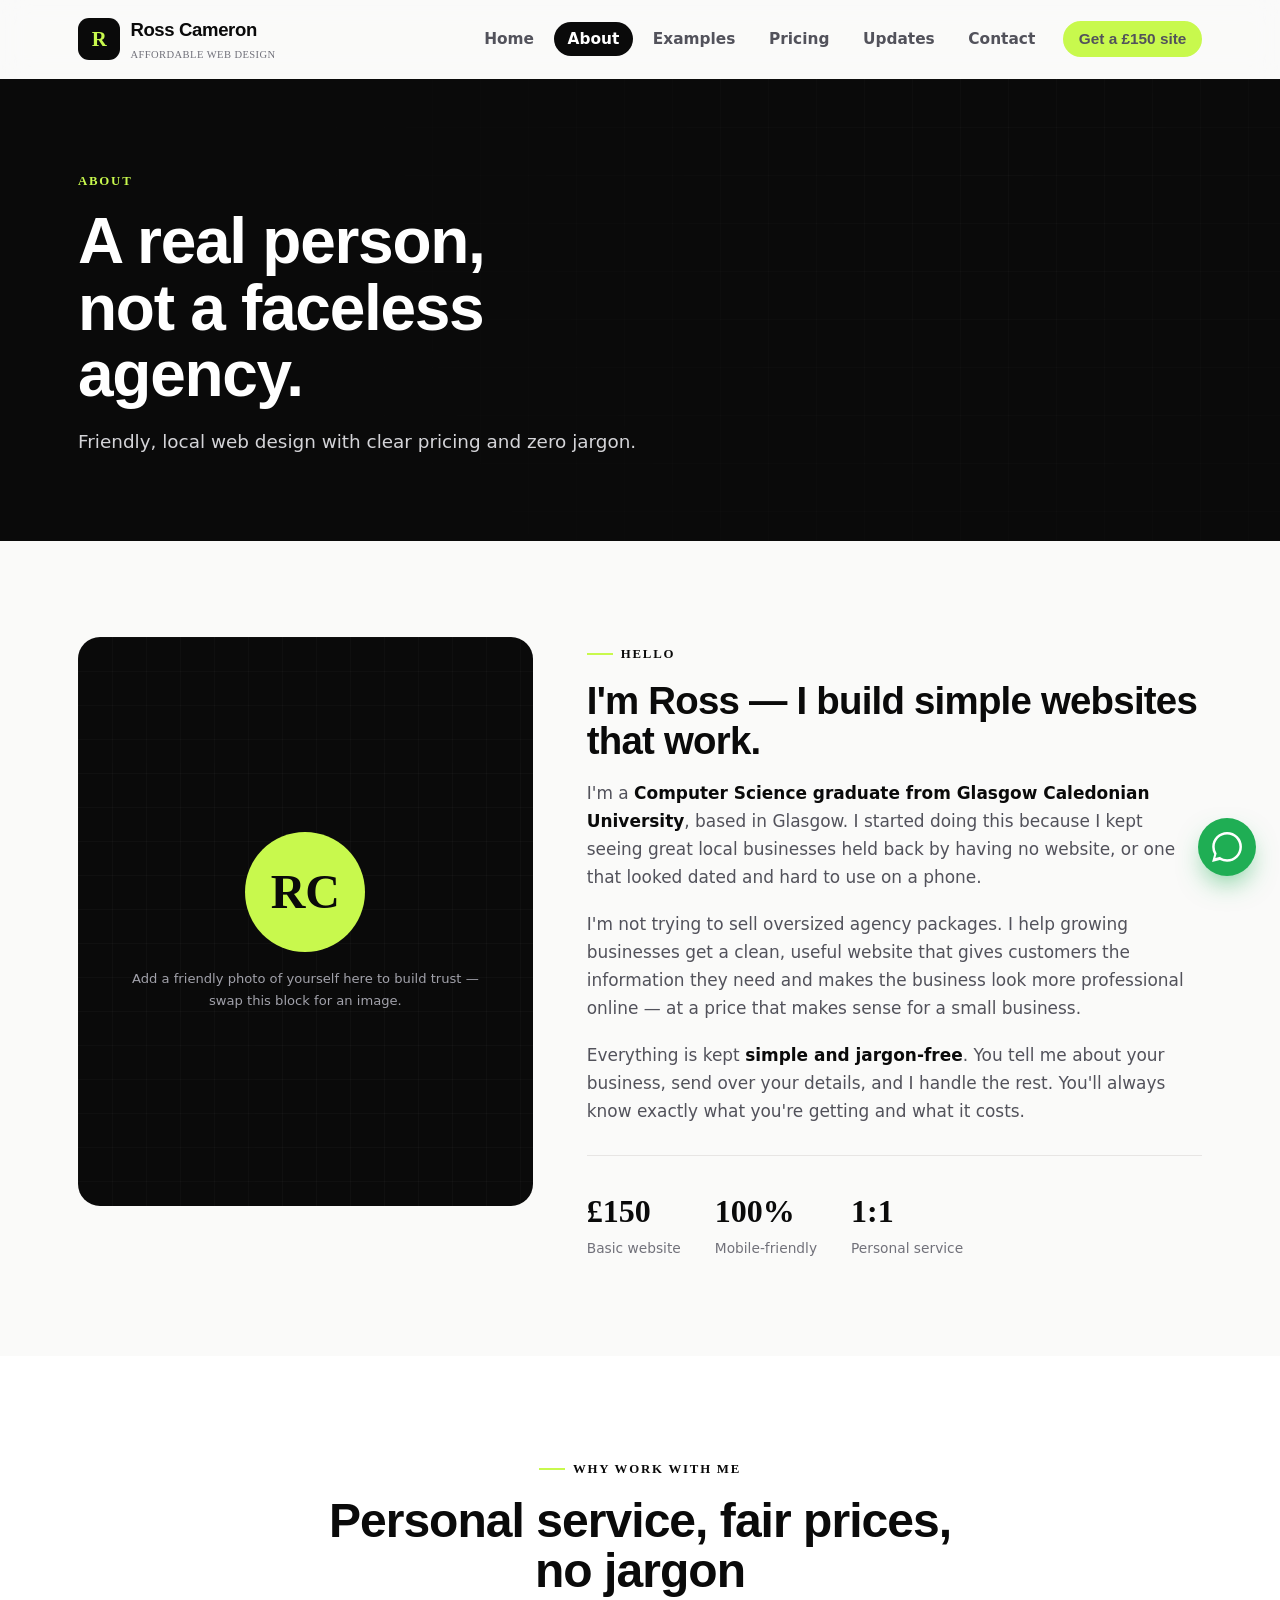
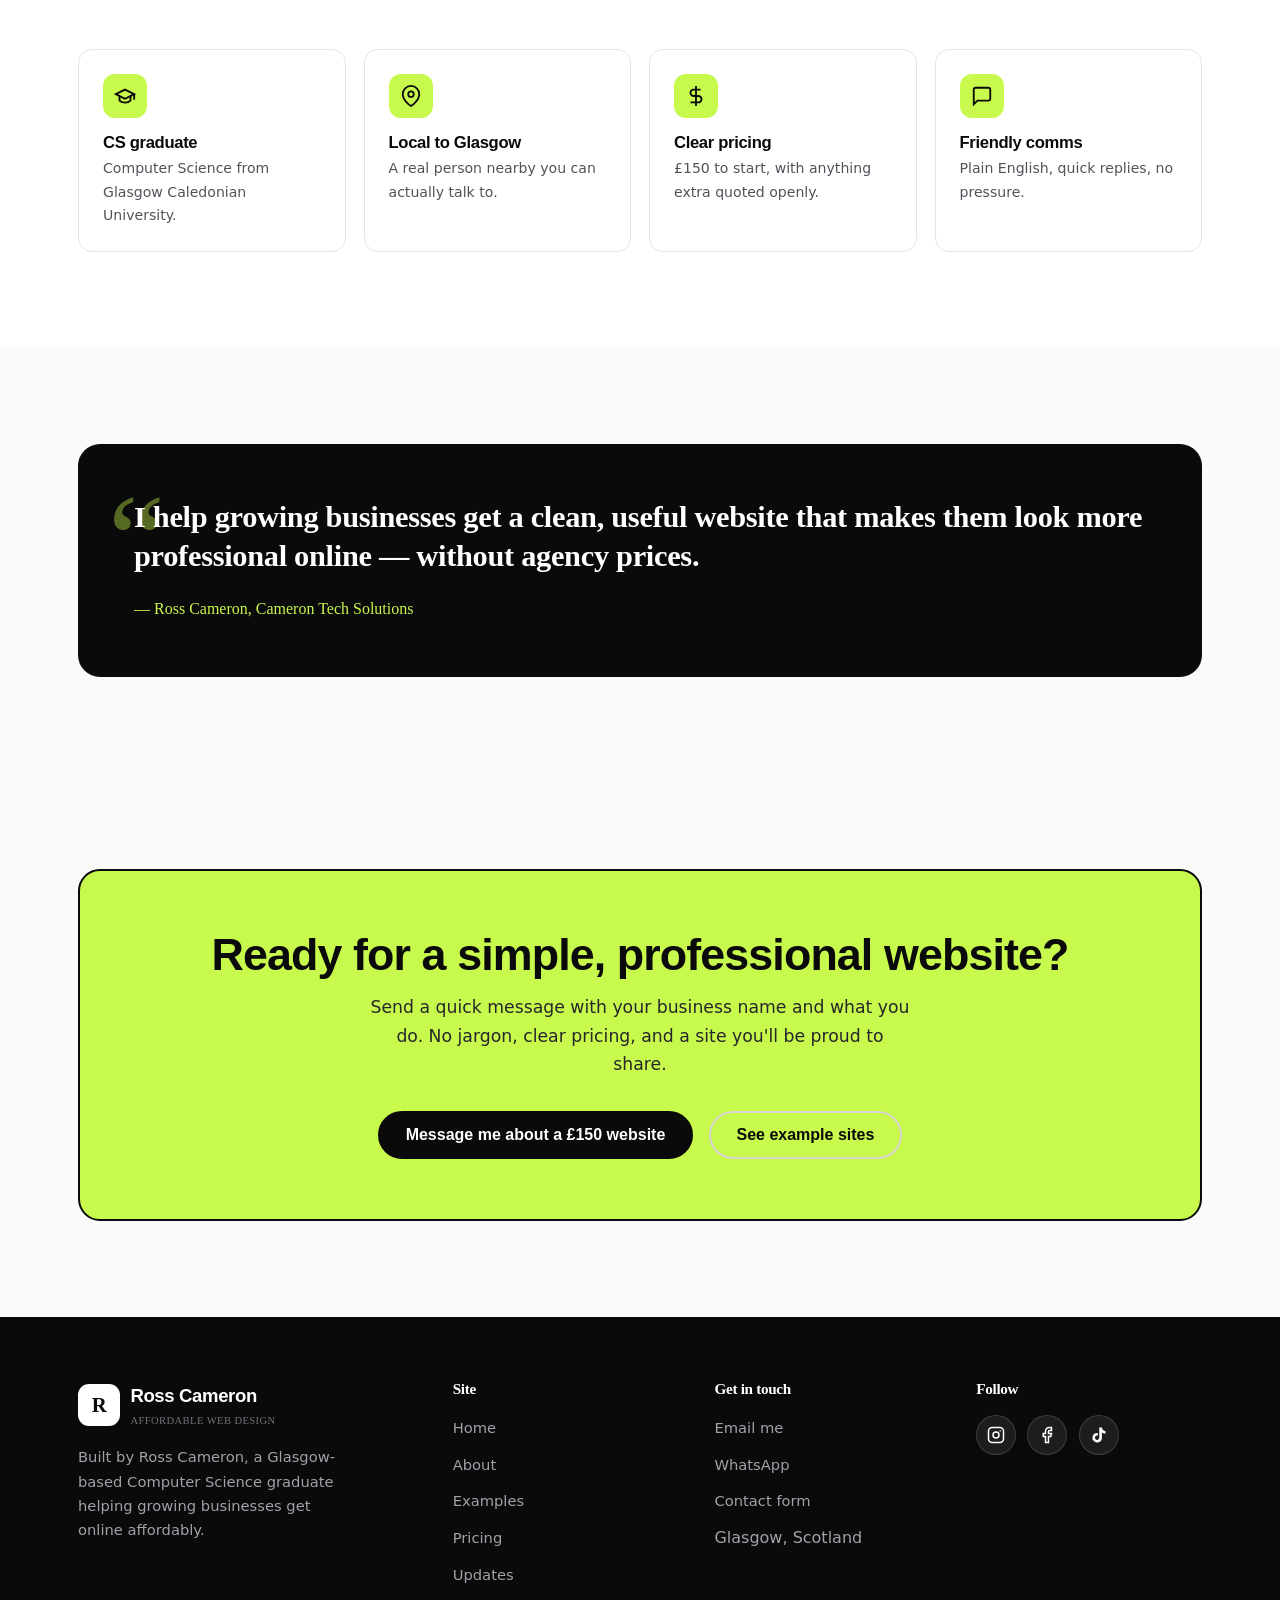
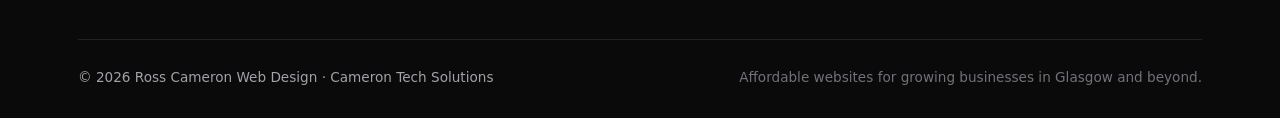
==== commit b3a59c38: "Update about.html" ====
--- a/about.html
+++ b/about.html
@@ -15,7 +15,7 @@
 <link rel="icon" href="data:image/svg+xml,%3Csvg xmlns='http://www.w3.org/2000/svg' viewBox='0 0 100 100'%3E%3Crect width='100' height='100' rx='22' fill='%230A0A0A'/%3E%3Ctext x='50' y='70' font-family='sans-serif' font-size='56' font-weight='800' fill='%23C8F94D' text-anchor='middle'%3ER%3C/text%3E%3C/svg%3E">
 <link rel="preconnect" href="https://fonts.googleapis.com">
 <link rel="preconnect" href="https://fonts.gstatic.com" crossorigin>
-<link href="https://fonts.googleapis.com/css2?family=Syne:wght@600;700;800&family=Hanken+Grotesk:wght@400;500;600;700&display=swap" rel="stylesheet">
+<link href="https://fonts.googleapis.com/css2?family=Schibsted+Grotesk:wght@500;600;700;800&family=Figtree:wght@400;500;600;700&display=swap" rel="stylesheet">
 <link rel="stylesheet" href="styles.css">
 </head>
 <body>
@@ -137,4 +137,4 @@
 
 <script src="script.js"></script>
 </body>
-</html>+</html>
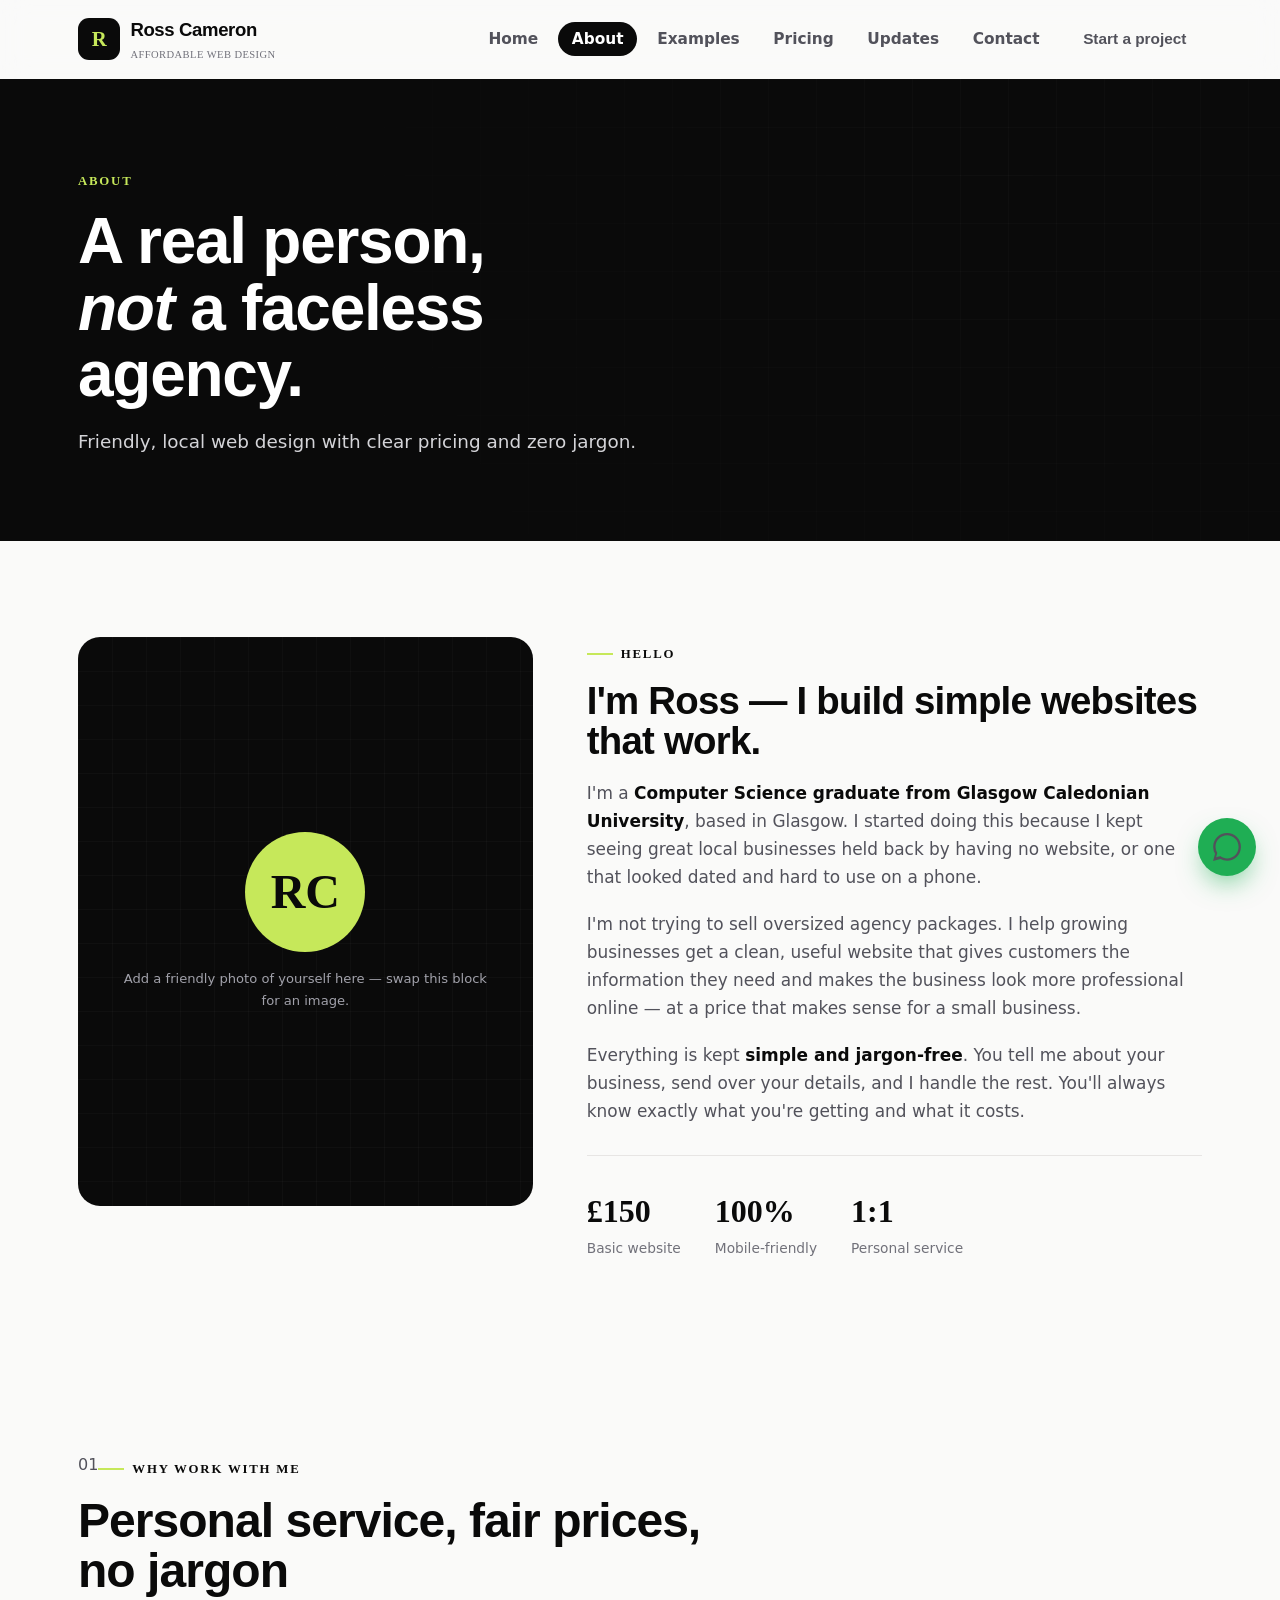
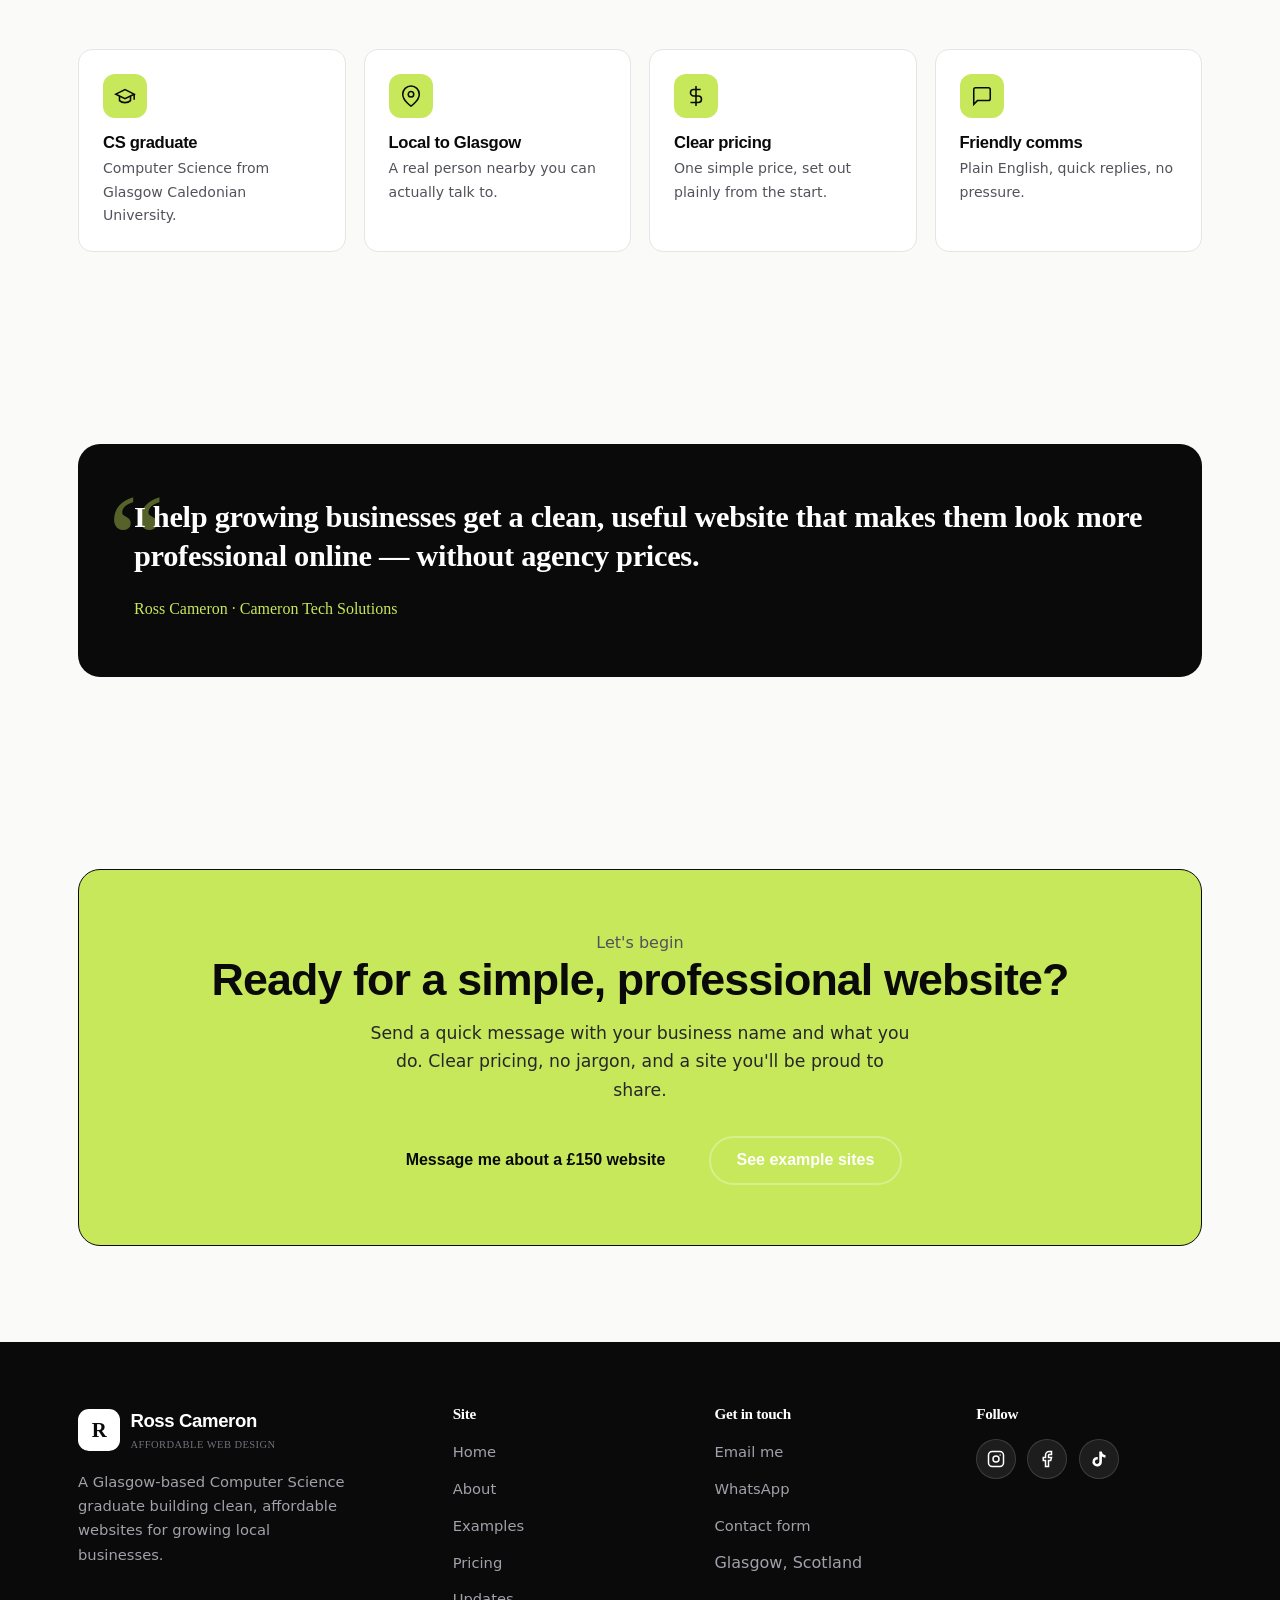
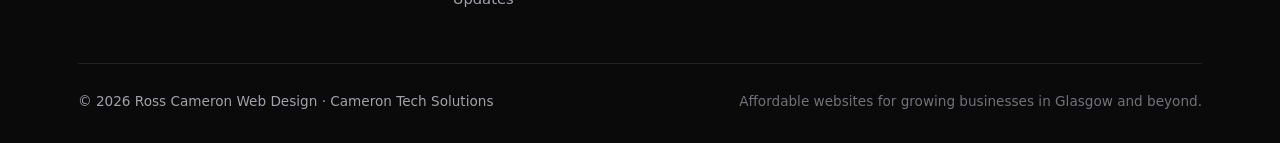
==== commit 1b52680c: "Update about.html" ====
--- a/about.html
+++ b/about.html
@@ -12,10 +12,10 @@
 <meta property="og:locale" content="en_GB">
 <meta property="og:image" content="https://rosscameronwebdesign.co.uk/og-image.png">
 <meta name="twitter:card" content="summary_large_image">
-<link rel="icon" href="data:image/svg+xml,%3Csvg xmlns='http://www.w3.org/2000/svg' viewBox='0 0 100 100'%3E%3Crect width='100' height='100' rx='22' fill='%230A0A0A'/%3E%3Ctext x='50' y='70' font-family='sans-serif' font-size='56' font-weight='800' fill='%23C8F94D' text-anchor='middle'%3ER%3C/text%3E%3C/svg%3E">
+<link rel="icon" href="data:image/svg+xml,%3Csvg xmlns='http://www.w3.org/2000/svg' viewBox='0 0 100 100'%3E%3Crect width='100' height='100' rx='50' fill='%23F7F3EC'/%3E%3Ctext x='50' y='72' font-family='Georgia,serif' font-style='italic' font-size='60' fill='%23211C17' text-anchor='middle'%3ER%3C/text%3E%3C/svg%3E">
 <link rel="preconnect" href="https://fonts.googleapis.com">
 <link rel="preconnect" href="https://fonts.gstatic.com" crossorigin>
-<link href="https://fonts.googleapis.com/css2?family=Schibsted+Grotesk:wght@500;600;700;800&family=Figtree:wght@400;500;600;700&display=swap" rel="stylesheet">
+<link href="https://fonts.googleapis.com/css2?family=Fraunces:opsz,wght@9..144,400;9..144,500;9..144,600;9..144,700&family=Mulish:wght@400;500;600;700&display=swap" rel="stylesheet">
 <link rel="stylesheet" href="styles.css">
 </head>
 <body>
@@ -23,24 +23,21 @@
   <div class="nav-inner">
     <a href="index.html" class="brand" aria-label="Ross Cameron Web Design home">
       <span class="logo">R</span>
-      <span>Ross Cameron<small>Affordable Web Design</small></span>
+      <span><span class="name">Ross Cameron</span><small>Affordable Web Design</small></span>
     </a>
     <ul class="nav-links" id="navLinks">
       <li><a href="index.html">Home</a></li><li><a href="about.html" class="active">About</a></li><li><a href="examples.html">Examples</a></li><li><a href="pricing.html">Pricing</a></li><li><a href="updates.html">Updates</a></li><li><a href="contact.html">Contact</a></li>
-      <li class="nav-cta"><a href="contact.html" class="btn btn-accent">Get a £150 site</a></li>
+      <li class="nav-cta"><a href="contact.html" class="btn btn-primary">Start a project</a></li>
     </ul>
     <button class="hamburger" id="hamburger" aria-label="Toggle menu" aria-expanded="false"><span></span><span></span><span></span></button>
   </div>
 </header>
-<section class="page-hero"><div class="wrap"><div class="crumb">About</div><h1>A real person, not a faceless agency.</h1><p>Friendly, local web design with clear pricing and zero jargon.</p></div></section>
+<section class="page-hero"><div class="wrap"><div class="crumb">About</div><h1>A real person, <em>not</em> a faceless agency.</h1><p>Friendly, local web design with clear pricing and zero jargon.</p></div></section>
 
 <section class="section">
   <div class="wrap">
     <div class="about-grid">
-      <div class="about-photo reveal">
-        <div class="avatar">RC</div>
-        <p class="ph-note">Add a friendly photo of yourself here to build trust — swap this block for an image.</p>
-      </div>
+      <div class="about-photo reveal"><div class="avatar">RC</div><p class="ph-note">Add a friendly photo of yourself here — swap this block for an image.</p></div>
       <div class="about-body reveal">
         <span class="eyebrow">Hello</span>
         <h2>I'm Ross — I build simple websites that work.</h2>
@@ -57,35 +54,31 @@
   </div>
 </section>
 
-<section class="section" style="background:#fff">
+<section class="section" style="background:var(--card)">
   <div class="wrap">
-    <div class="section-head center reveal"><span class="eyebrow">Why work with me</span><h2 class="sec-title">Personal service, fair prices, no jargon</h2></div>
+    <div class="section-head reveal"><span class="sec-no">01</span><span class="eyebrow">Why work with me</span><h2 class="sec-title">Personal service, fair prices, no jargon</h2></div>
     <div class="why-grid">
-      <div class="why-item reveal"><div class="ic"><svg width="22" height="22" viewBox="0 0 24 24" fill="none" stroke="currentColor" stroke-width="2"><path d="M22 10v6M2 10l10-5 10 5-10 5z"/><path d="M6 12v5c3 3 9 3 12 0v-5"/></svg></div><h4>CS graduate</h4><p>Computer Science from Glasgow Caledonian University.</p></div>
-      <div class="why-item reveal"><div class="ic"><svg width="22" height="22" viewBox="0 0 24 24" fill="none" stroke="currentColor" stroke-width="2"><path d="M21 10c0 7-9 13-9 13s-9-6-9-13a9 9 0 0 1 18 0z"/><circle cx="12" cy="10" r="3"/></svg></div><h4>Local to Glasgow</h4><p>A real person nearby you can actually talk to.</p></div>
-      <div class="why-item reveal"><div class="ic"><svg width="22" height="22" viewBox="0 0 24 24" fill="none" stroke="currentColor" stroke-width="2"><line x1="12" y1="1" x2="12" y2="23"/><path d="M17 5H9.5a3.5 3.5 0 0 0 0 7h5a3.5 3.5 0 0 1 0 7H6"/></svg></div><h4>Clear pricing</h4><p>£150 to start, with anything extra quoted openly.</p></div>
-      <div class="why-item reveal"><div class="ic"><svg width="22" height="22" viewBox="0 0 24 24" fill="none" stroke="currentColor" stroke-width="2"><path d="M21 15a2 2 0 0 1-2 2H7l-4 4V5a2 2 0 0 1 2-2h14a2 2 0 0 1 2 2z"/></svg></div><h4>Friendly comms</h4><p>Plain English, quick replies, no pressure.</p></div>
+      <div class="why-item reveal"><div class="ic"><svg width="22" height="22" viewBox="0 0 24 24" fill="none" stroke="currentColor" stroke-width="1.7"><path d="M22 10v6M2 10l10-5 10 5-10 5z"/><path d="M6 12v5c3 3 9 3 12 0v-5"/></svg></div><h4>CS graduate</h4><p>Computer Science from Glasgow Caledonian University.</p></div>
+      <div class="why-item reveal"><div class="ic"><svg width="22" height="22" viewBox="0 0 24 24" fill="none" stroke="currentColor" stroke-width="1.7"><path d="M21 10c0 7-9 13-9 13s-9-6-9-13a9 9 0 0 1 18 0z"/><circle cx="12" cy="10" r="3"/></svg></div><h4>Local to Glasgow</h4><p>A real person nearby you can actually talk to.</p></div>
+      <div class="why-item reveal"><div class="ic"><svg width="22" height="22" viewBox="0 0 24 24" fill="none" stroke="currentColor" stroke-width="1.7"><line x1="12" y1="1" x2="12" y2="23"/><path d="M17 5H9.5a3.5 3.5 0 0 0 0 7h5a3.5 3.5 0 0 1 0 7H6"/></svg></div><h4>Clear pricing</h4><p>One simple price, set out plainly from the start.</p></div>
+      <div class="why-item reveal"><div class="ic"><svg width="22" height="22" viewBox="0 0 24 24" fill="none" stroke="currentColor" stroke-width="1.7"><path d="M21 15a2 2 0 0 1-2 2H7l-4 4V5a2 2 0 0 1 2-2h14a2 2 0 0 1 2 2z"/></svg></div><h4>Friendly comms</h4><p>Plain English, quick replies, no pressure.</p></div>
     </div>
   </div>
 </section>
 
 <section class="section">
-  <div class="wrap">
-    <div class="quote-band reveal">
-      <p>I help growing businesses get a clean, useful website that makes them look more professional online — without agency prices.</p>
-      <span class="sig">— Ross Cameron, Cameron Tech Solutions</span>
-    </div>
-  </div>
+  <div class="wrap"><div class="quote-band reveal"><p>I help growing businesses get a clean, useful website that makes them look more professional online — without agency prices.</p><span class="sig">Ross Cameron · Cameron Tech Solutions</span></div></div>
 </section>
 
 <section class="section">
   <div class="wrap">
     <div class="cta-band reveal">
+      <span class="em">Let's begin</span>
       <h2>Ready for a simple, professional website?</h2>
-      <p>Send a quick message with your business name and what you do. No jargon, clear pricing, and a site you'll be proud to share.</p>
+      <p>Send a quick message with your business name and what you do. Clear pricing, no jargon, and a site you'll be proud to share.</p>
       <div class="btns">
-        <a href="contact.html" class="btn btn-dark">Message me about a £150 website</a>
-        <a href="examples.html" class="btn btn-line">See example sites</a>
+        <a href="contact.html" class="btn btn-accent">Message me about a £150 website</a>
+        <a href="examples.html" class="btn btn-ghost">See example sites</a>
       </div>
     </div>
   </div>
@@ -94,36 +87,23 @@
   <div class="wrap">
     <div class="foot-grid">
       <div class="foot-brand">
-        <div class="brand"><span class="logo">R</span><span>Ross Cameron<small>Affordable Web Design</small></span></div>
-        <p>Built by Ross Cameron, a Glasgow-based Computer Science graduate helping growing businesses get online affordably.</p>
+        <div class="brand"><span class="logo">R</span><span><span class="name">Ross Cameron</span><small>Affordable Web Design</small></span></div>
+        <p>A Glasgow-based Computer Science graduate building clean, affordable websites for growing local businesses.</p>
       </div>
-      <div class="foot-col">
-        <h4>Site</h4>
-        <ul>
-          <li><a href="index.html">Home</a></li>
-          <li><a href="about.html">About</a></li>
-          <li><a href="examples.html">Examples</a></li>
-          <li><a href="pricing.html">Pricing</a></li>
-          <li><a href="updates.html">Updates</a></li>
-        </ul>
-      </div>
-      <div class="foot-col">
-        <h4>Get in touch</h4>
-        <ul>
-          <li><a href="mailto:hello@rosscameronwebdesign.co.uk">Email me</a></li>
-          <li><a href="https://wa.me/447000000000" target="_blank" rel="noopener">WhatsApp</a></li>
-          <li><a href="contact.html">Contact form</a></li>
-          <li>Glasgow, Scotland</li>
-        </ul>
-      </div>
-      <div class="foot-col">
-        <h4>Follow</h4>
-        <div class="socials">
-          <a href="#" aria-label="Instagram"><svg width="18" height="18" viewBox="0 0 24 24" fill="none" stroke="currentColor" stroke-width="2"><rect x="2" y="2" width="20" height="20" rx="5"/><circle cx="12" cy="12" r="4"/><circle cx="17.5" cy="6.5" r="1" fill="currentColor" stroke="none"/></svg></a>
-          <a href="#" aria-label="Facebook"><svg width="18" height="18" viewBox="0 0 24 24" fill="none" stroke="currentColor" stroke-width="2"><path d="M18 2h-3a5 5 0 0 0-5 5v3H7v4h3v8h4v-8h3l1-4h-4V7a1 1 0 0 1 1-1h3z"/></svg></a>
-          <a href="#" aria-label="TikTok"><svg width="18" height="18" viewBox="0 0 24 24" fill="currentColor"><path d="M19.59 6.69a4.83 4.83 0 0 1-3.77-4.25V2h-3.45v13.67a2.89 2.89 0 0 1-5.2 1.74 2.89 2.89 0 0 1 2.31-4.64 2.93 2.93 0 0 1 .88.13V9.4a6.84 6.84 0 0 0-1-.05A6.33 6.33 0 0 0 5 20.1a6.34 6.34 0 0 0 10.86-4.43V8.69a8.16 8.16 0 0 0 4.77 1.52v-3.4a4.85 4.85 0 0 1-1.04-.12z"/></svg></a>
-        </div>
-      </div>
+      <div class="foot-col"><h4>Site</h4><ul>
+        <li><a href="index.html">Home</a></li><li><a href="about.html">About</a></li>
+        <li><a href="examples.html">Examples</a></li><li><a href="pricing.html">Pricing</a></li>
+        <li><a href="updates.html">Updates</a></li></ul></div>
+      <div class="foot-col"><h4>Get in touch</h4><ul>
+        <li><a href="mailto:hello@rosscameronwebdesign.co.uk">Email me</a></li>
+        <li><a href="https://wa.me/447000000000" target="_blank" rel="noopener">WhatsApp</a></li>
+        <li><a href="contact.html">Contact form</a></li>
+        <li>Glasgow, Scotland</li></ul></div>
+      <div class="foot-col"><h4>Follow</h4><div class="socials">
+        <a href="#" aria-label="Instagram"><svg width="18" height="18" viewBox="0 0 24 24" fill="none" stroke="currentColor" stroke-width="2"><rect x="2" y="2" width="20" height="20" rx="5"/><circle cx="12" cy="12" r="4"/><circle cx="17.5" cy="6.5" r="1" fill="currentColor" stroke="none"/></svg></a>
+        <a href="#" aria-label="Facebook"><svg width="18" height="18" viewBox="0 0 24 24" fill="none" stroke="currentColor" stroke-width="2"><path d="M18 2h-3a5 5 0 0 0-5 5v3H7v4h3v8h4v-8h3l1-4h-4V7a1 1 0 0 1 1-1h3z"/></svg></a>
+        <a href="#" aria-label="TikTok"><svg width="18" height="18" viewBox="0 0 24 24" fill="currentColor"><path d="M19.59 6.69a4.83 4.83 0 0 1-3.77-4.25V2h-3.45v13.67a2.89 2.89 0 0 1-5.2 1.74 2.89 2.89 0 0 1 2.31-4.64 2.93 2.93 0 0 1 .88.13V9.4a6.84 6.84 0 0 0-1-.05A6.33 6.33 0 0 0 5 20.1a6.34 6.34 0 0 0 10.86-4.43V8.69a8.16 8.16 0 0 0 4.77 1.52v-3.4a4.85 4.85 0 0 1-1.04-.12z"/></svg></a>
+      </div></div>
     </div>
     <div class="foot-bottom">
       <span>© 2026 Ross Cameron Web Design · Cameron Tech Solutions</span>
@@ -132,7 +112,7 @@
   </div>
 </footer>
 <a href="https://wa.me/447000000000?text=Hi%20Ross%2C%20I'm%20interested%20in%20a%20%C2%A3150%20website." target="_blank" rel="noopener" class="wa-float" aria-label="Message on WhatsApp">
-  <svg width="30" height="30" viewBox="0 0 24 24" fill="#fff"><path d="M.057 24l1.687-6.163a11.867 11.867 0 0 1-1.587-5.946C.16 5.335 5.495 0 12.05 0a11.82 11.82 0 0 1 8.413 3.488 11.82 11.82 0 0 1 3.48 8.414c-.003 6.557-5.338 11.892-11.893 11.892a11.9 11.9 0 0 1-5.688-1.448L.057 24zm6.597-3.807c1.676.995 3.276 1.591 5.392 1.592 5.448 0 9.886-4.434 9.889-9.885.002-5.462-4.415-9.89-9.881-9.892-5.452 0-9.887 4.434-9.889 9.884a9.86 9.86 0 0 0 1.515 5.26l-.999 3.648 3.973-1.039z"/></svg>
+  <svg width="28" height="28" viewBox="0 0 24 24" fill="currentColor"><path d="M.057 24l1.687-6.163a11.867 11.867 0 0 1-1.587-5.946C.16 5.335 5.495 0 12.05 0a11.82 11.82 0 0 1 8.413 3.488 11.82 11.82 0 0 1 3.48 8.414c-.003 6.557-5.338 11.892-11.893 11.892a11.9 11.9 0 0 1-5.688-1.448L.057 24zm6.597-3.807c1.676.995 3.276 1.591 5.392 1.592 5.448 0 9.886-4.434 9.889-9.885.002-5.462-4.415-9.89-9.881-9.892-5.452 0-9.887 4.434-9.889 9.884a9.86 9.86 0 0 0 1.515 5.26l-.999 3.648 3.973-1.039z"/></svg>
 </a>
 
 <script src="script.js"></script>
--- a/styles.css
+++ b/styles.css
@@ -13,10 +13,10 @@
   --grey-3:#A1A1AA;
   --line:#E7E5E4;
   --line-2:#D6D3D1;
-  --accent:#C8F94D;          /* lime */
-  --accent-2:#B6E83A;        /* hover */
-  --accent-soft:#EBFBC2;     /* tint */
-  --accent-ink:#3F5400;      /* readable lime-ish text on light */
+  --accent:#C6E85A;          /* muted lime */
+  --accent-2:#B4D848;        /* hover */
+  --accent-soft:#EEF6D4;     /* tint */
+  --accent-ink:#44570D;      /* readable lime-ish text on light */
   --danger:#EF4444;
   --shadow:0 2px 4px rgba(10,10,10,.04), 0 8px 24px -12px rgba(10,10,10,.12);
   --shadow-lg:0 24px 60px -24px rgba(10,10,10,.28);
@@ -27,17 +27,17 @@
 *{margin:0;padding:0;box-sizing:border-box}
 html{scroll-behavior:smooth}
 body{
-  font-family:'Hanken Grotesk',system-ui,sans-serif;
+  font-family:'Figtree',system-ui,sans-serif;
   color:var(--grey);background:var(--paper);line-height:1.65;
   -webkit-font-smoothing:antialiased;overflow-x:hidden;
 }
-h1,h2,h3,h4{font-family:'Syne',sans-serif;color:var(--ink);font-weight:800;line-height:1.04;letter-spacing:-.02em}
+h1,h2,h3,h4{font-family:'Schibsted Grotesk',sans-serif;color:var(--ink);font-weight:800;line-height:1.04;letter-spacing:-.02em}
 a{text-decoration:none;color:inherit}
 img{max-width:100%;display:block}
 .wrap{max-width:var(--maxw);margin:0 auto;padding:0 28px}
 
 /* ---------- Buttons ---------- */
-.btn{display:inline-flex;align-items:center;gap:.55rem;font-family:'Syne',sans-serif;font-weight:700;
+.btn{display:inline-flex;align-items:center;gap:.55rem;font-family:'Schibsted Grotesk',sans-serif;font-weight:700;
   font-size:1rem;padding:.9rem 1.6rem;border-radius:999px;cursor:pointer;border:2px solid transparent;
   transition:transform .18s ease, background .18s ease, color .18s, border-color .18s;white-space:nowrap;line-height:1}
 .btn:hover{transform:translateY(-2px)}
@@ -57,9 +57,9 @@
   border-bottom:1px solid transparent;transition:border-color .25s}
 header.nav.scrolled{border-color:var(--line)}
 .nav-inner{display:flex;align-items:center;justify-content:space-between;height:78px;max-width:var(--maxw);margin:0 auto;padding:0 28px}
-.brand{display:flex;align-items:center;gap:.65rem;font-family:'Syne',sans-serif;font-weight:800;color:var(--ink);font-size:1.16rem;letter-spacing:-.02em}
-.brand .logo{width:42px;height:42px;border-radius:11px;background:var(--ink);display:grid;place-items:center;color:var(--accent);font-weight:800;font-size:1.3rem;font-family:'Syne'}
-.brand small{display:block;font-size:.66rem;font-weight:500;color:var(--grey-2);letter-spacing:.04em;font-family:'Hanken Grotesk';text-transform:uppercase}
+.brand{display:flex;align-items:center;gap:.65rem;font-family:'Schibsted Grotesk',sans-serif;font-weight:800;color:var(--ink);font-size:1.16rem;letter-spacing:-.02em}
+.brand .logo{width:42px;height:42px;border-radius:11px;background:var(--ink);display:grid;place-items:center;color:var(--accent);font-weight:800;font-size:1.3rem;font-family:'Schibsted Grotesk'}
+.brand small{display:block;font-size:.66rem;font-weight:500;color:var(--grey-2);letter-spacing:.04em;font-family:'Figtree';text-transform:uppercase}
 .nav-links{display:flex;align-items:center;gap:.4rem;list-style:none}
 .nav-links a{font-weight:600;color:var(--grey);font-size:.96rem;padding:.5rem .85rem;border-radius:999px;transition:color .2s,background .2s}
 .nav-links a:hover{color:var(--ink);background:rgba(10,10,10,.05)}
@@ -78,12 +78,12 @@
   background-image:linear-gradient(rgba(255,255,255,.045) 1px,transparent 1px),linear-gradient(90deg,rgba(255,255,255,.045) 1px,transparent 1px);
   background-size:48px 48px;-webkit-mask-image:radial-gradient(circle at 78% 20%,#000,transparent 72%);mask-image:radial-gradient(circle at 78% 20%,#000,transparent 72%)}
 .page-hero .wrap{position:relative;z-index:2}
-.page-hero .crumb{font-family:'Hanken Grotesk';font-weight:600;font-size:.8rem;letter-spacing:.14em;text-transform:uppercase;color:var(--accent);margin-bottom:1rem}
+.page-hero .crumb{font-family:'Figtree';font-weight:600;font-size:.8rem;letter-spacing:.14em;text-transform:uppercase;color:var(--accent);margin-bottom:1rem}
 .page-hero h1{color:#fff;font-size:clamp(2.4rem,6vw,4rem);max-width:14ch}
 .page-hero p{color:#d4d4d8;font-size:1.15rem;max-width:56ch;margin-top:1.2rem}
 
 /* ---------- Eyebrow / section heads ---------- */
-.eyebrow{display:inline-flex;align-items:center;gap:.5rem;font-family:'Hanken Grotesk';font-weight:600;font-size:.8rem;letter-spacing:.14em;text-transform:uppercase;color:var(--ink);margin-bottom:1rem}
+.eyebrow{display:inline-flex;align-items:center;gap:.5rem;font-family:'Figtree';font-weight:600;font-size:.8rem;letter-spacing:.14em;text-transform:uppercase;color:var(--ink);margin-bottom:1rem}
 .eyebrow::before{content:"";width:26px;height:2px;background:var(--accent)}
 .section{padding:96px 0}
 .section.tight{padding:72px 0}
@@ -107,7 +107,7 @@
 .hero .tagpill .dot{width:7px;height:7px;border-radius:50%;background:var(--accent);box-shadow:0 0 0 4px rgba(200,249,77,.22)}
 .hero h1{color:#fff;font-size:clamp(2.6rem,5.6vw,4.4rem);letter-spacing:-.03em;margin-bottom:1.3rem}
 .hero h1 .mark{position:relative;white-space:nowrap;color:var(--ink);z-index:1}
-.hero h1 .mark::after{content:"";position:absolute;left:-.1em;right:-.1em;bottom:.08em;height:.62em;background:var(--accent);z-index:-1;border-radius:3px;transform:rotate(-1deg)}
+.hero h1 .mark::after{content:"";position:absolute;left:-.06em;right:-.06em;bottom:.04em;height:.82em;background:var(--accent);z-index:-1;border-radius:4px}
 .hero p.lead{font-size:1.16rem;color:#d4d4d8;max-width:50ch;margin-bottom:2rem}
 .hero p.lead b{color:#fff;font-weight:600}
 .hero-cta{display:flex;gap:1rem;flex-wrap:wrap;margin-bottom:1.8rem}
@@ -122,24 +122,24 @@
 .bd{width:10px;height:10px;border-radius:50%;background:#d4d4d8}
 .browser-bar .url{margin-left:.6rem;flex:1;background:#fff;border-radius:6px;font-size:.66rem;color:#a1a1aa;padding:.28rem .6rem}
 .mock-hero{background:var(--ink);padding:1.5rem 1.4rem;color:#fff}
-.mock-hero .mt{font-family:'Syne';font-weight:800;font-size:1.15rem}
+.mock-hero .mt{font-family:'Schibsted Grotesk';font-weight:800;font-size:1.15rem}
 .mock-hero .ms{font-size:.72rem;color:#a1a1aa;margin:.35rem 0 .8rem}
-.mock-btn{display:inline-block;background:var(--accent);color:var(--ink);font-size:.62rem;font-weight:700;padding:.34rem .75rem;border-radius:999px;font-family:'Syne'}
+.mock-btn{display:inline-block;background:var(--accent);color:var(--ink);font-size:.62rem;font-weight:700;padding:.34rem .75rem;border-radius:999px;font-family:'Schibsted Grotesk'}
 .mock-row{display:flex;gap:.6rem;padding:1.1rem 1.4rem}
 .mock-card{flex:1;background:var(--paper);border:1px solid var(--line);border-radius:9px;padding:.7rem}
 .mock-card .ico{width:22px;height:22px;border-radius:6px;background:var(--ink);margin-bottom:.45rem}
 .mock-card .ln{height:5px;background:#e7e5e4;border-radius:3px;margin-bottom:5px}
 .mock-card .ln.s{width:62%}
 .badge-float{position:absolute;bottom:-20px;left:-20px;background:#fff;border-radius:16px;padding:.85rem 1.15rem;box-shadow:var(--shadow-lg);display:flex;align-items:center;gap:.75rem;animation:float 4s ease-in-out infinite}
-.badge-float .pt{font-family:'Syne';font-weight:800;font-size:1.6rem;color:var(--ink)}
+.badge-float .pt{font-family:'Schibsted Grotesk';font-weight:800;font-size:1.6rem;color:var(--ink)}
 .badge-float small{display:block;font-size:.7rem;color:var(--grey-2);font-weight:500}
 .badge-float .dotmark{width:10px;height:10px;border-radius:50%;background:var(--accent)}
 @keyframes float{0%,100%{transform:translateY(0)}50%{transform:translateY(-9px)}}
 
 /* ---------- Marquee ---------- */
-.marquee{background:var(--accent);overflow:hidden;border-top:2px solid var(--ink);border-bottom:2px solid var(--ink)}
+.marquee{background:var(--accent);overflow:hidden;border-top:1px solid var(--ink);border-bottom:1px solid var(--ink)}
 .marquee-track{display:flex;gap:2.4rem;white-space:nowrap;padding:.85rem 0;animation:scroll 26s linear infinite;width:max-content}
-.marquee span{font-family:'Syne';font-weight:700;color:var(--ink);font-size:1rem;display:flex;align-items:center;gap:2.4rem}
+.marquee span{font-family:'Schibsted Grotesk';font-weight:700;color:var(--ink);font-size:1rem;display:flex;align-items:center;gap:2.4rem}
 .marquee span::after{content:"●";font-size:.5rem;opacity:.5}
 @keyframes scroll{to{transform:translateX(-50%)}}
 
@@ -179,12 +179,12 @@
 .tag-trades{background:#1c1917}.tag-beauty{background:#831843}.tag-pet{background:#14532d}
 .tag-cafe{background:#7c2d12}.tag-fit{background:#1e3a8a}.tag-shop{background:#4c1d95}
 .ex-body{padding:24px;display:flex;flex-direction:column;flex:1}
-.ex-kicker{font-size:.72rem;font-weight:700;letter-spacing:.1em;text-transform:uppercase;color:var(--accent-ink);margin-bottom:.5rem;font-family:'Hanken Grotesk'}
+.ex-kicker{font-size:.72rem;font-weight:700;letter-spacing:.1em;text-transform:uppercase;color:var(--accent-ink);margin-bottom:.5rem;font-family:'Figtree'}
 .ex-card h3{font-size:1.28rem;margin-bottom:.55rem}
 .ex-card p{font-size:.93rem;margin-bottom:1.1rem;flex:1}
 .ex-card .concept{font-size:.74rem;color:var(--grey-2);font-weight:500;margin-bottom:1.1rem;display:flex;align-items:center;gap:.45rem}
 .ex-card .concept::before{content:"";width:6px;height:6px;border-radius:50%;background:var(--accent)}
-.view-demo{align-self:flex-start;background:var(--ink);color:#fff;font-family:'Syne';font-weight:700;font-size:.9rem;padding:.62rem 1.15rem;border-radius:999px;cursor:pointer;border:none;transition:.2s;display:inline-flex;align-items:center;gap:.45rem}
+.view-demo{align-self:flex-start;background:var(--ink);color:#fff;font-family:'Schibsted Grotesk';font-weight:700;font-size:.9rem;padding:.62rem 1.15rem;border-radius:999px;cursor:pointer;border:none;transition:.2s;display:inline-flex;align-items:center;gap:.45rem}
 .view-demo:hover{background:var(--accent);color:var(--ink)}
 
 /* ---------- Before / After slider ---------- */
@@ -194,23 +194,23 @@
 .ba-pane .inner{position:absolute;inset:0;width:100%;height:100%}
 .ba-after{z-index:1}
 .ba-before{z-index:2;width:50%;border-right:3px solid var(--accent)}
-.ba-label{position:absolute;top:14px;font-family:'Syne';font-weight:700;font-size:.72rem;letter-spacing:.08em;text-transform:uppercase;padding:.3rem .7rem;border-radius:999px;z-index:4}
+.ba-label{position:absolute;top:14px;font-family:'Schibsted Grotesk';font-weight:700;font-size:.72rem;letter-spacing:.08em;text-transform:uppercase;padding:.3rem .7rem;border-radius:999px;z-index:4}
 .ba-label.before{left:14px;background:rgba(10,10,10,.8);color:#fff}
 .ba-label.after{right:14px;background:var(--accent);color:var(--ink)}
 .ba-handle{position:absolute;top:0;bottom:0;left:50%;width:3px;background:var(--accent);z-index:3;transform:translateX(-50%);cursor:ew-resize}
 .ba-knob{position:absolute;top:50%;left:50%;transform:translate(-50%,-50%);width:46px;height:46px;border-radius:50%;background:var(--accent);border:3px solid var(--ink);display:grid;place-items:center;color:var(--ink)}
 .ba input[type=range]{position:absolute;inset:0;width:100%;height:100%;opacity:0;cursor:ew-resize;z-index:5;margin:0}
 /* faux site renders inside panes */
-.fauxsite{position:absolute;inset:0;display:flex;flex-direction:column;font-family:'Hanken Grotesk'}
+.fauxsite{position:absolute;inset:0;display:flex;flex-direction:column;font-family:'Figtree'}
 .fauxsite.old{background:#e7e5e4;align-items:center;justify-content:center;text-align:center;color:#78716c;padding:24px}
 .fauxsite.old .ph{width:64px;height:64px;border-radius:14px;background:#d6d3d1;display:grid;place-items:center;margin:0 auto 14px;color:#a8a29e}
 .fauxsite.old .l{height:10px;width:160px;background:#d6d3d1;border-radius:4px;margin:5px auto}
 .fauxsite.old .l.s{width:110px}
 .fauxsite.new{background:#fff}
 .fauxsite.new .fh{background:var(--ink);color:#fff;padding:26px 30px}
-.fauxsite.new .fh .ft{font-family:'Syne';font-weight:800;font-size:1.5rem}
+.fauxsite.new .fh .ft{font-family:'Schibsted Grotesk';font-weight:800;font-size:1.5rem}
 .fauxsite.new .fh .fs{color:#a1a1aa;font-size:.85rem;margin:.4rem 0 1rem}
-.fauxsite.new .fh .fb{display:inline-block;background:var(--accent);color:var(--ink);font-family:'Syne';font-weight:700;font-size:.78rem;padding:.45rem 1rem;border-radius:999px}
+.fauxsite.new .fh .fb{display:inline-block;background:var(--accent);color:var(--ink);font-family:'Schibsted Grotesk';font-weight:700;font-size:.78rem;padding:.45rem 1rem;border-radius:999px}
 .fauxsite.new .fcards{display:flex;gap:12px;padding:24px 30px}
 .fauxsite.new .fcards .fc{flex:1;border:1px solid var(--line);border-radius:10px;padding:14px;height:90px}
 .fauxsite.new .fcards .fc .fci{width:30px;height:30px;border-radius:8px;background:var(--accent)}
@@ -221,7 +221,7 @@
 /* ---------- Process ---------- */
 .steps{display:grid;grid-template-columns:repeat(4,1fr);gap:1px;background:var(--line);border:1px solid var(--line);border-radius:var(--r);overflow:hidden}
 .step{background:#fff;padding:30px 26px;position:relative}
-.step .num{font-family:'Syne';font-weight:800;font-size:2.4rem;color:var(--line-2);line-height:1;margin-bottom:.6rem}
+.step .num{font-family:'Schibsted Grotesk';font-weight:800;font-size:2.4rem;color:var(--line-2);line-height:1;margin-bottom:.6rem}
 .step:hover .num{color:var(--accent-ink)}
 .step h3{font-size:1.12rem;margin-bottom:.5rem}
 .step p{font-size:.93rem}
@@ -239,29 +239,29 @@
 .about-grid{display:grid;grid-template-columns:.85fr 1.15fr;gap:54px;align-items:start}
 .about-photo{background:var(--ink);border-radius:var(--r-lg);aspect-ratio:4/5;display:flex;flex-direction:column;align-items:center;justify-content:center;color:#fff;position:relative;overflow:hidden}
 .about-photo::before{content:"";position:absolute;inset:0;opacity:.5;background-image:linear-gradient(rgba(255,255,255,.05) 1px,transparent 1px),linear-gradient(90deg,rgba(255,255,255,.05) 1px,transparent 1px);background-size:34px 34px}
-.about-photo .avatar{width:120px;height:120px;border-radius:50%;background:var(--accent);color:var(--ink);font-family:'Syne';font-weight:800;font-size:3rem;display:grid;place-items:center;position:relative;z-index:2;margin-bottom:1rem}
+.about-photo .avatar{width:120px;height:120px;border-radius:50%;background:var(--accent);color:var(--ink);font-family:'Schibsted Grotesk';font-weight:800;font-size:3rem;display:grid;place-items:center;position:relative;z-index:2;margin-bottom:1rem}
 .about-photo .ph-note{position:relative;z-index:2;font-size:.82rem;color:#a1a1aa;max-width:80%;text-align:center}
 .about-body h2{font-size:clamp(1.7rem,3.4vw,2.4rem);margin-bottom:1.2rem}
 .about-body p{margin-bottom:1.2rem;font-size:1.06rem}
 .about-body p b{color:var(--ink);font-weight:600}
 .about-stats{display:flex;gap:34px;flex-wrap:wrap;margin-top:1.8rem;padding-top:1.8rem;border-top:1px solid var(--line)}
-.about-stats .st .n{font-family:'Syne';font-weight:800;font-size:2rem;color:var(--ink)}
+.about-stats .st .n{font-family:'Schibsted Grotesk';font-weight:800;font-size:2rem;color:var(--ink)}
 .about-stats .st .lbl{font-size:.86rem;color:var(--grey-2)}
 
 /* ---------- Quote band ---------- */
 .quote-band{background:var(--ink);color:#fff;border-radius:var(--r-lg);padding:54px 56px;position:relative;overflow:hidden}
 .quote-band::before{content:"“";position:absolute;top:-10px;left:30px;font-family:Georgia,serif;font-size:8rem;color:var(--accent);opacity:.4}
-.quote-band p{font-family:'Syne';font-weight:700;font-size:clamp(1.3rem,2.6vw,1.9rem);line-height:1.3;color:#fff;position:relative;letter-spacing:-.01em}
-.quote-band .sig{display:block;margin-top:1.2rem;font-family:'Hanken Grotesk';font-weight:500;font-size:1rem;color:var(--accent)}
+.quote-band p{font-family:'Schibsted Grotesk';font-weight:700;font-size:clamp(1.3rem,2.6vw,1.9rem);line-height:1.3;color:#fff;position:relative;letter-spacing:-.01em}
+.quote-band .sig{display:block;margin-top:1.2rem;font-family:'Figtree';font-weight:500;font-size:1rem;color:var(--accent)}
 
 /* ---------- Pricing ---------- */
 .price-layout{display:grid;grid-template-columns:1.1fr .9fr;gap:30px;align-items:start}
 .price-main{background:var(--ink);color:#fff;border-radius:var(--r-lg);overflow:hidden;box-shadow:var(--shadow-lg)}
-.price-main .ribbon{background:var(--accent);color:var(--ink);text-align:center;font-family:'Syne';font-weight:700;font-size:.8rem;letter-spacing:.1em;text-transform:uppercase;padding:.6rem}
+.price-main .ribbon{background:var(--accent);color:var(--ink);text-align:center;font-family:'Schibsted Grotesk';font-weight:700;font-size:.8rem;letter-spacing:.1em;text-transform:uppercase;padding:.6rem}
 .price-main .pm-body{padding:40px}
 .price-main h3{color:#fff;font-size:1.4rem;margin-bottom:.5rem}
-.price-main .amount{font-family:'Syne';font-weight:800;font-size:4rem;color:#fff;line-height:1}
-.price-main .amount small{font-size:1.05rem;color:#a1a1aa;font-weight:500;font-family:'Hanken Grotesk'}
+.price-main .amount{font-family:'Schibsted Grotesk';font-weight:800;font-size:4rem;color:#fff;line-height:1}
+.price-main .amount small{font-size:1.05rem;color:#a1a1aa;font-weight:500;font-family:'Figtree'}
 .price-main .sub{color:#a1a1aa;font-size:.94rem;margin:.5rem 0 1.6rem}
 .price-feats{list-style:none;display:grid;gap:12px;margin-bottom:1.8rem}
 .price-feats li{display:flex;gap:.65rem;align-items:center;font-weight:500;color:#e4e4e7;font-size:.97rem}
@@ -270,13 +270,13 @@
 .addons h3{font-size:1.25rem;margin-bottom:.5rem}
 .addons .ad-sub{font-size:.93rem;color:var(--grey-2);margin-bottom:1.4rem}
 .addon-row{display:flex;justify-content:space-between;align-items:center;padding:1rem 0;border-top:1px solid var(--line);font-size:.97rem;color:var(--ink);font-weight:500}
-.addon-row .price{font-family:'Syne';font-weight:700;color:var(--accent-ink);white-space:nowrap;margin-left:1rem}
+.addon-row .price{font-family:'Schibsted Grotesk';font-weight:700;color:var(--accent-ink);white-space:nowrap;margin-left:1rem}
 
 /* ---------- FAQ ---------- */
 .faq-wrap{max-width:760px;margin:0 auto}
 .faq{border:1px solid var(--line);border-radius:var(--r);margin-bottom:14px;background:#fff;overflow:hidden;transition:border-color .2s}
 .faq.open{border-color:var(--ink)}
-.faq-q{width:100%;text-align:left;background:none;border:none;cursor:pointer;padding:22px 24px;display:flex;justify-content:space-between;align-items:center;gap:1rem;font-family:'Syne';font-weight:700;font-size:1.06rem;color:var(--ink)}
+.faq-q{width:100%;text-align:left;background:none;border:none;cursor:pointer;padding:22px 24px;display:flex;justify-content:space-between;align-items:center;gap:1rem;font-family:'Schibsted Grotesk';font-weight:700;font-size:1.06rem;color:var(--ink)}
 .faq-q .ico{flex:none;width:28px;height:28px;border-radius:50%;background:var(--paper);display:grid;place-items:center;color:var(--ink);transition:transform .25s,background .2s}
 .faq.open .faq-q .ico{transform:rotate(45deg);background:var(--accent)}
 .faq-a{max-height:0;overflow:hidden;transition:max-height .3s ease}
@@ -294,7 +294,7 @@
 .post .ptag{background:var(--accent-soft);color:var(--accent-ink);padding:.2rem .6rem;border-radius:999px;font-weight:600}
 .post h3{font-size:1.18rem;margin-bottom:.6rem;line-height:1.2}
 .post p{font-size:.92rem;flex:1;margin-bottom:1rem}
-.post .read{font-family:'Syne';font-weight:700;font-size:.9rem;color:var(--ink);display:inline-flex;align-items:center;gap:.4rem}
+.post .read{font-family:'Schibsted Grotesk';font-weight:700;font-size:.9rem;color:var(--ink);display:inline-flex;align-items:center;gap:.4rem}
 .post:hover .read{color:var(--accent-ink)}
 .featured-post{background:var(--ink);color:#fff;border-radius:var(--r-lg);overflow:hidden;display:grid;grid-template-columns:1fr 1fr;margin-bottom:34px}
 .featured-post .fp-text{padding:48px}
@@ -316,19 +316,19 @@
 .form-card h2{font-size:1.7rem;margin-bottom:.5rem}
 .form-card .fsub{color:var(--grey-2);margin-bottom:2rem}
 .field{margin-bottom:1.3rem}
-.field label{display:block;font-family:'Syne';font-weight:700;font-size:.9rem;color:var(--ink);margin-bottom:.5rem}
-.field input,.field textarea{width:100%;border:1px solid var(--line-2);border-radius:var(--r-sm);padding:.85rem 1rem;font-family:'Hanken Grotesk';font-size:1rem;color:var(--ink);background:var(--paper);transition:border-color .2s,background .2s}
+.field label{display:block;font-family:'Schibsted Grotesk';font-weight:700;font-size:.9rem;color:var(--ink);margin-bottom:.5rem}
+.field input,.field textarea{width:100%;border:1px solid var(--line-2);border-radius:var(--r-sm);padding:.85rem 1rem;font-family:'Figtree';font-size:1rem;color:var(--ink);background:var(--paper);transition:border-color .2s,background .2s}
 .field input:focus,.field textarea:focus{outline:none;border-color:var(--ink);background:#fff}
 .field textarea{min-height:130px;resize:vertical}
 .field-row{display:grid;grid-template-columns:1fr 1fr;gap:1.3rem}
 .checks{display:flex;flex-wrap:wrap;gap:.8rem;margin-top:.4rem}
-.checks label{display:inline-flex;align-items:center;gap:.5rem;background:var(--paper);border:1px solid var(--line-2);border-radius:999px;padding:.5rem 1rem;font-family:'Hanken Grotesk';font-weight:500;font-size:.92rem;color:var(--grey);cursor:pointer;transition:.2s}
+.checks label{display:inline-flex;align-items:center;gap:.5rem;background:var(--paper);border:1px solid var(--line-2);border-radius:999px;padding:.5rem 1rem;font-family:'Figtree';font-weight:500;font-size:.92rem;color:var(--grey);cursor:pointer;transition:.2s}
 .checks label:has(input:checked){background:var(--accent);border-color:var(--accent);color:var(--ink)}
 .checks input{accent-color:var(--ink);width:16px;height:16px}
 .form-note{font-size:.82rem;color:var(--grey-3);margin-top:1rem}
 
 /* ---------- CTA band ---------- */
-.cta-band{background:var(--accent);border-radius:var(--r-lg);padding:60px;text-align:center;position:relative;overflow:hidden;border:2px solid var(--ink)}
+.cta-band{background:var(--accent);border-radius:var(--r-lg);padding:60px;text-align:center;position:relative;overflow:hidden;border:1px solid var(--ink)}
 .cta-band h2{font-size:clamp(1.9rem,4vw,2.8rem);margin-bottom:1rem;color:var(--ink)}
 .cta-band p{color:var(--ink-3);max-width:540px;margin:0 auto 2rem;font-size:1.08rem;font-weight:500}
 .cta-band .btns{display:flex;gap:1rem;justify-content:center;flex-wrap:wrap}
@@ -339,7 +339,7 @@
 footer .brand .logo{background:#fff;color:var(--ink)}
 .foot-grid{display:grid;grid-template-columns:1.5fr 1fr 1fr 1fr;gap:36px;padding-bottom:40px;border-bottom:1px solid rgba(255,255,255,.1)}
 .foot-brand p{font-size:.92rem;max-width:280px;margin-top:1rem}
-.foot-col h4{color:#fff;font-size:.95rem;margin-bottom:1.1rem;font-family:'Syne'}
+.foot-col h4{color:#fff;font-size:.95rem;margin-bottom:1.1rem;font-family:'Schibsted Grotesk'}
 .foot-col ul{list-style:none}
 .foot-col li{margin-bottom:.65rem}
 .foot-col a{font-size:.92rem;transition:color .2s}
